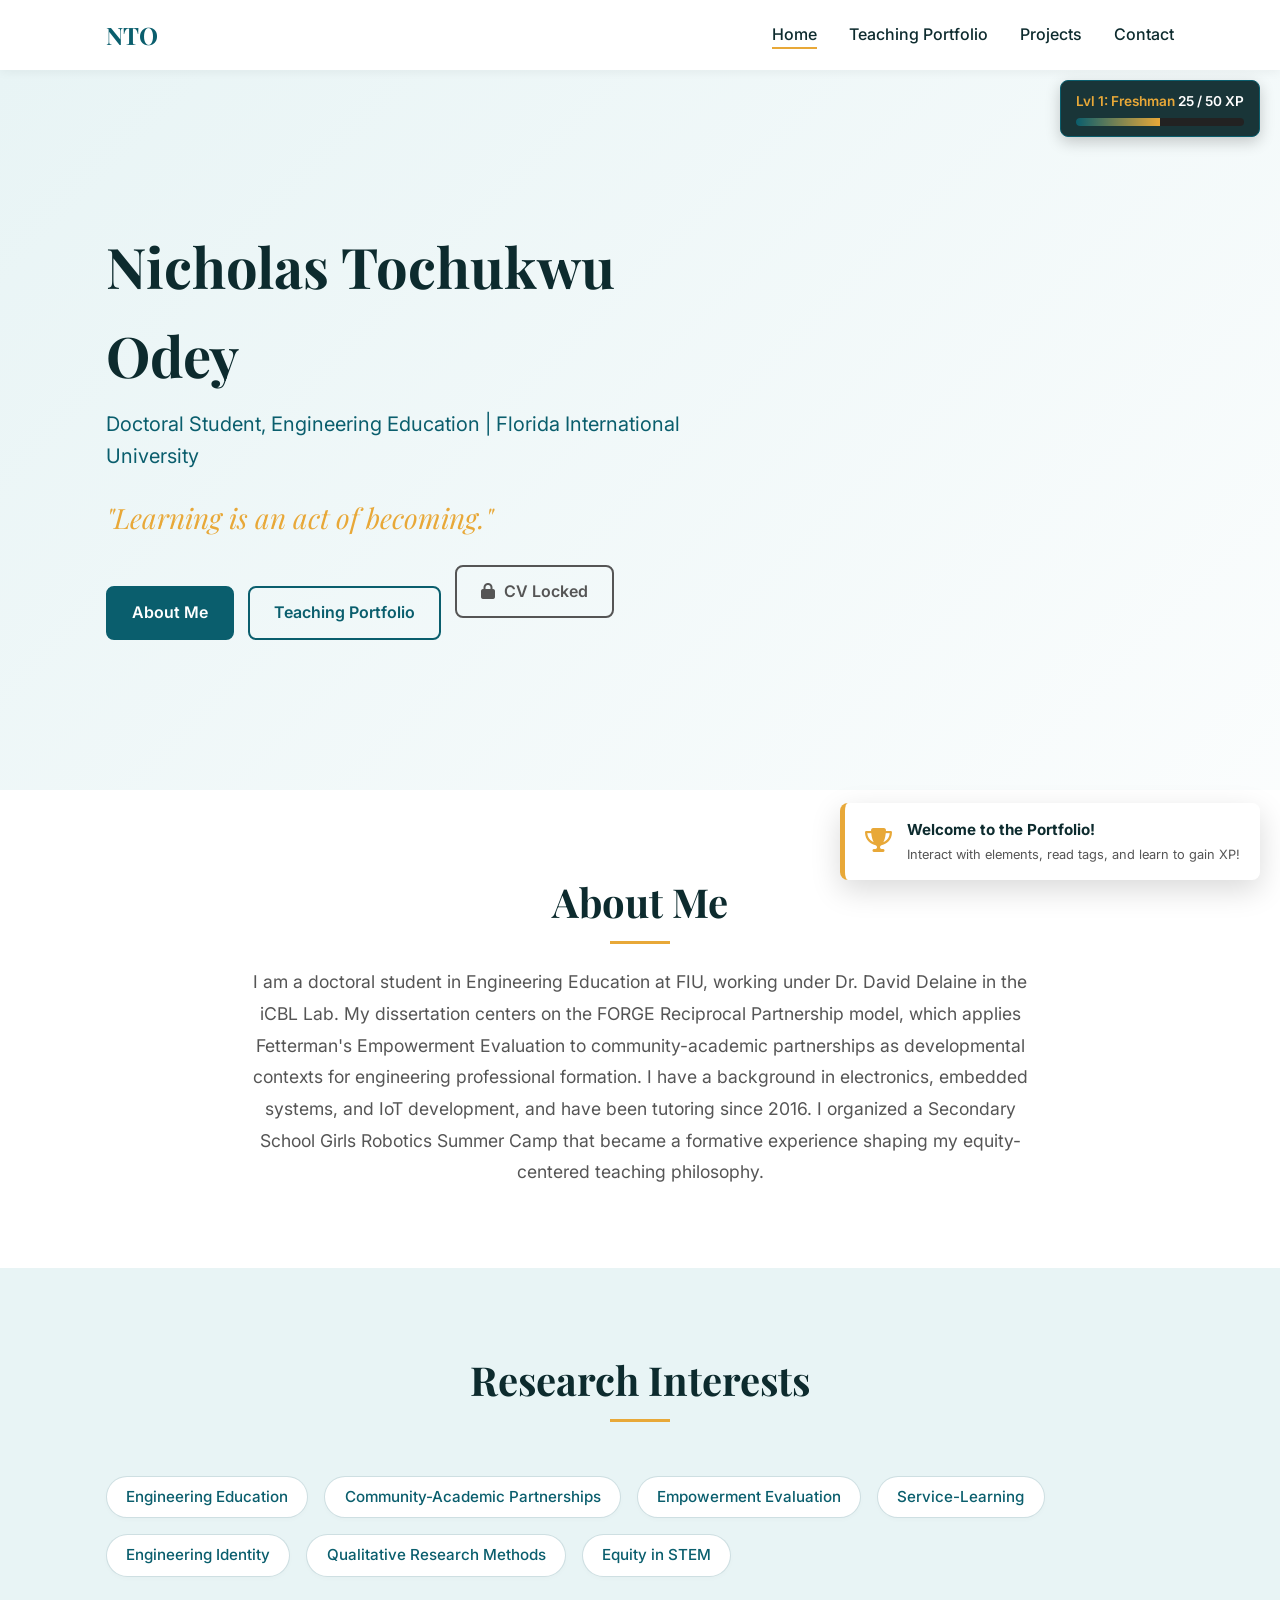
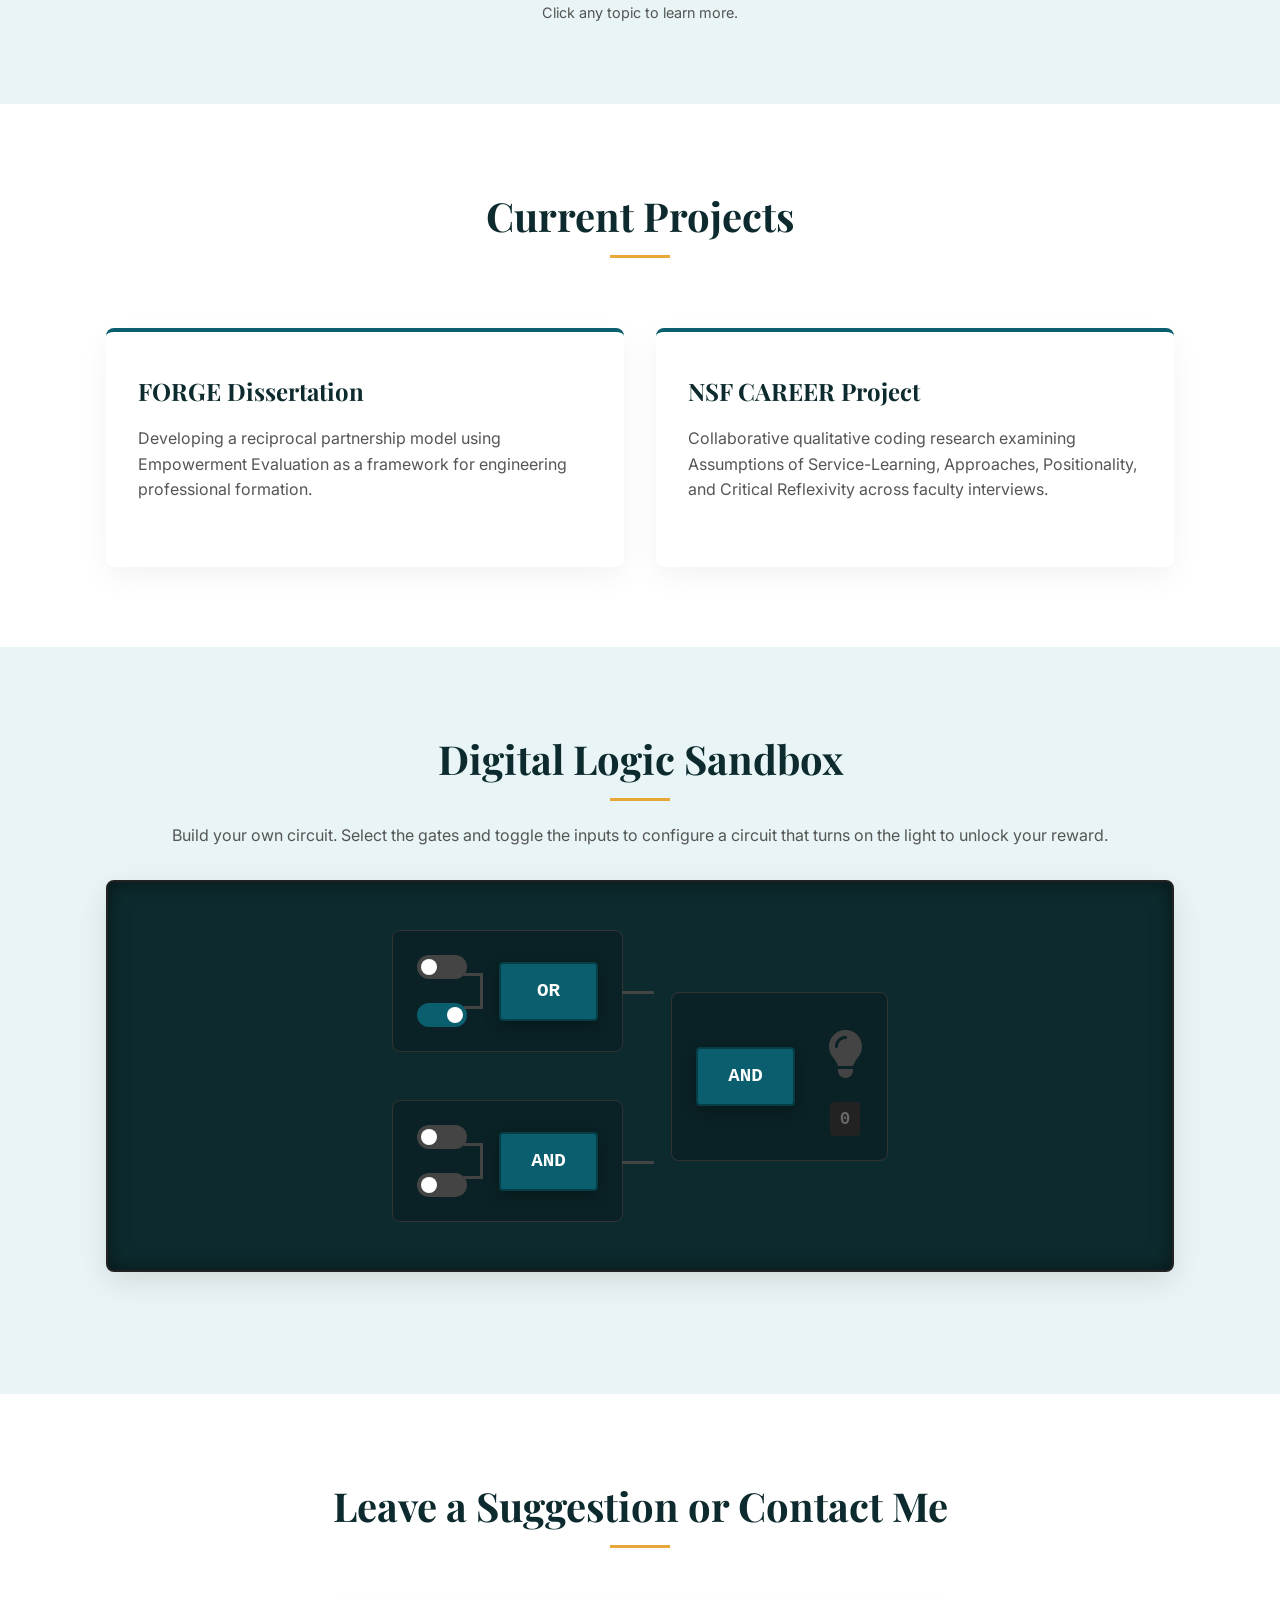
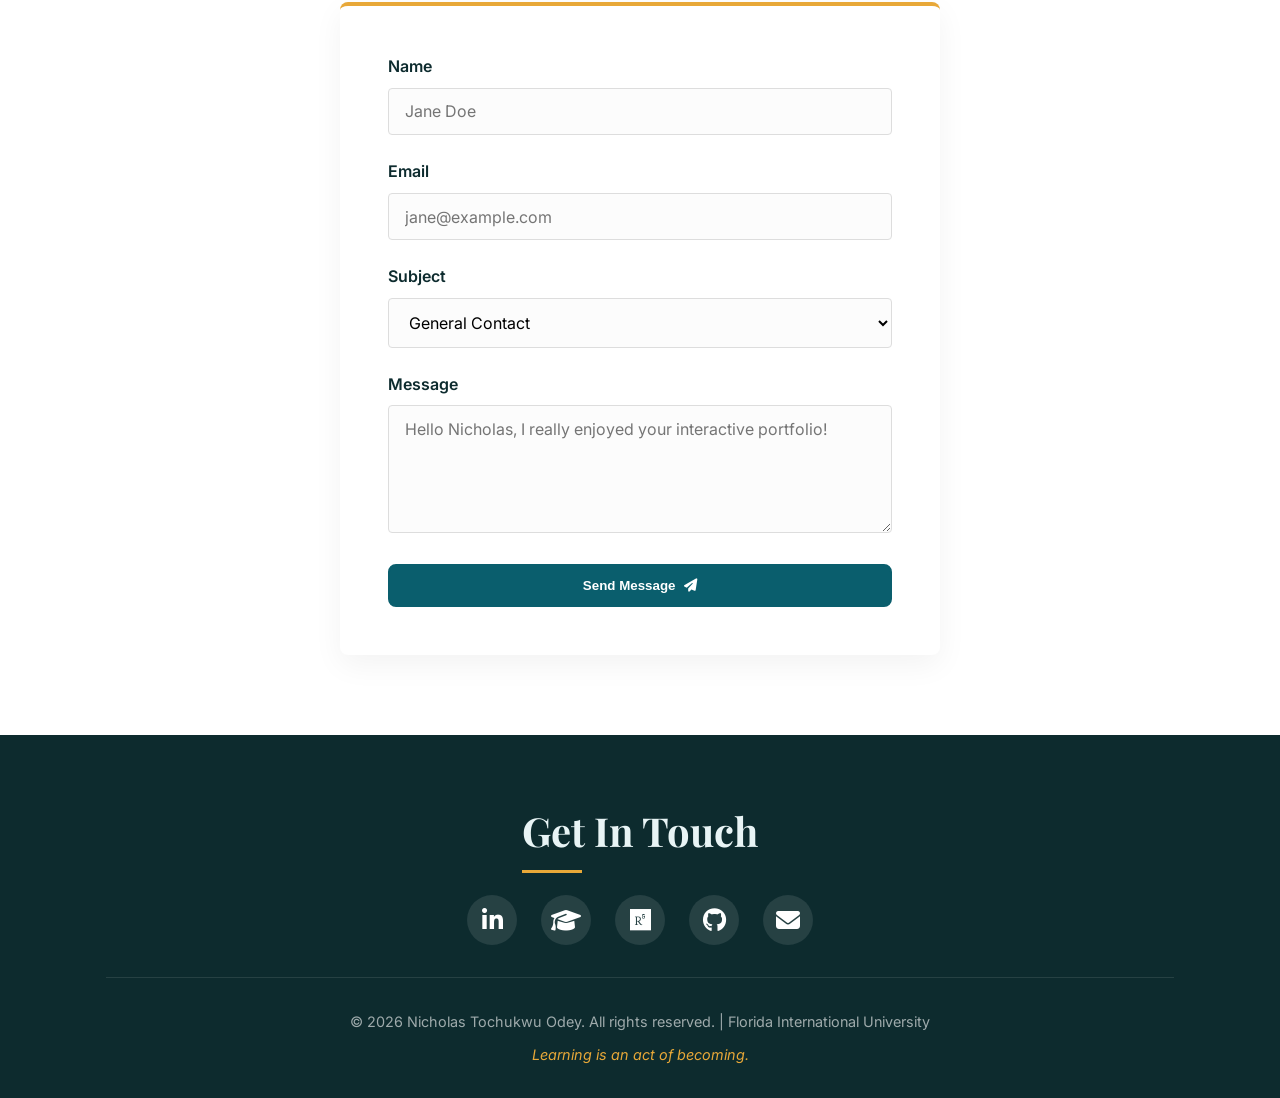
==== index.html @ 709182c9 "Rough Sketch" ====
<!DOCTYPE html>
<html lang="en">
<head>
    <meta charset="UTF-8">
    <meta name="viewport" content="width=device-width, initial-scale=1.0">
    <title>Nicholas Tochukwu Odey | Doctoral Student, Engineering Education</title>
    
    <!-- Google Fonts -->
    <link rel="preconnect" href="https://fonts.googleapis.com">
    <link rel="preconnect" href="https://fonts.gstatic.com" crossorigin>
    <link href="https://fonts.googleapis.com/css2?family=Inter:wght@400;500;600&family=Playfair+Display:ital,wght@0,600;0,700;1,600&display=swap" rel="stylesheet">
    
    <!-- Font Awesome -->
    <link rel="stylesheet" href="https://cdnjs.cloudflare.com/ajax/libs/font-awesome/6.4.0/css/all.min.css">
    
    <!-- Custom CSS -->
    <link rel="stylesheet" href="assets/css/style.css">
</head>
<body>
    <!-- Gamification HUD -->
    <div id="player-hud" class="player-hud">
        <div class="hud-info">
            <span class="hud-level" id="player-level">Lvl 1: Freshman</span>
            <span class="hud-xp"><span id="player-xp-text">0</span> / <span id="player-xp-max">100</span> XP</span>
        </div>
        <div class="xp-bar-container">
            <div class="xp-bar-fill" id="xp-bar"></div>
        </div>
    </div>

    <!-- Toast Notifications -->
    <div id="toast-container" class="toast-container"></div>
    
    <!-- Modal Dialog -->
    <div id="research-modal" class="modal">
        <div class="modal-content">
            <span class="modal-close">&times;</span>
            <h3 id="modal-title" style="color: var(--clr-primary); margin-bottom: 10px;">Title</h3>
            <p id="modal-desc" class="text-muted">Description</p>
        </div>
    </div>

    <!-- Navigation -->
    <nav class="navbar">
        <div class="container">
            <a href="index.html" class="navbar-brand">NTO</a>
            <button class="mobile-menu-btn"><i class="fas fa-bars"></i></button>
            <ul class="nav-links">
                <li><a href="index.html" class="active">Home</a></li>
                <li><a href="egs6055.html">Teaching Portfolio</a></li>
                <li><a href="#projects">Projects</a></li>
                <li><a href="#contact">Contact</a></li>
            </ul>
        </div>
    </nav>

    <!-- Hero Section -->
    <section id="home" class="hero" style="position: relative; overflow: hidden;">
        <div class="container" style="position: relative; z-index: 1;">
            <div class="hero-content">
                <div class="hero-text reveal">
                    <h1 class="hero-title">Nicholas Tochukwu Odey</h1>
                    <h2 class="hero-subtitle">Doctoral Student, Engineering Education | Florida International University</h2>
                    <p class="hero-tagline">"Learning is an act of becoming."</p>
                    <a href="#about" class="btn btn-xp-trigger">About Me</a>
                    <a href="egs6055.html" class="btn btn-outline btn-xp-trigger" style="margin-left: 10px;">Teaching Portfolio</a>
                    <a href="assets/docs/cv.pdf" id="cv-vault-btn" class="btn btn-outline locked-vault" style="margin-left: 10px;" target="_blank"><i class="fas fa-lock" id="cv-lock-icon" style="margin-right: 5px;"></i> CV Locked</a>
                </div>
                <div class="hero-image-container reveal" style="transition-delay: 0.2s;">
                    <img src="assets/images/profile.jpg" alt="Nicholas Tochukwu Odey Profile" class="hero-image cv-interaction" onerror="this.style.display='none';">
                </div>
            </div>
        </div>
    </section>

    <!-- About Me -->
    <section id="about" class="section section-alt">
        <div class="container text-center">
            <h2 class="section-title reveal">About Me</h2>
            <div style="display: flex; justify-content: center;">
                <p class="about-text reveal text-muted" style="transition-delay: 0.2s;">
                    I am a doctoral student in Engineering Education at FIU, working under Dr. David Delaine in the iCBL Lab. My dissertation centers on the FORGE Reciprocal Partnership model, which applies Fetterman's Empowerment Evaluation to community-academic partnerships as developmental contexts for engineering professional formation. I have a background in electronics, embedded systems, and IoT development, and have been tutoring since 2016. I organized a Secondary School Girls Robotics Summer Camp that became a formative experience shaping my equity-centered teaching philosophy.
                </p>
            </div>
        </div>
    </section>

    <!-- Research Interests -->
    <section id="research" class="section">
        <div class="container text-center">
            <h2 class="section-title reveal">Research Interests</h2>
            <div class="tags-container reveal" style="transition-delay: 0.2s;">
                <span class="tag tag-interactive btn-xp-trigger" data-title="Engineering Education" data-definition="The study of how engineering is taught, learned, and practiced, aiming to improve pedagogical methods and curriculum design in STEM.">Engineering Education</span>
                <span class="tag tag-interactive btn-xp-trigger" data-title="Community-Academic Partnerships" data-definition="Reciprocal relationships between academic institutions and local communities focused on co-creating knowledge and addressing community needs.">Community-Academic Partnerships</span>
                <span class="tag tag-interactive btn-xp-trigger" data-title="Empowerment Evaluation" data-definition="An evaluation approach designed to help communities monitor and evaluate their own performance, fostering self-determination.">Empowerment Evaluation</span>
                <span class="tag tag-interactive btn-xp-trigger" data-title="Service-Learning" data-definition="An educational approach that combines learning objectives with community service to provide a pragmatic, progressive learning experience.">Service-Learning</span>
                <span class="tag tag-interactive btn-xp-trigger" data-title="Engineering Identity" data-definition="How students and professionals see themselves and are seen by others as 'engineers', which is crucial for retention and equity in the field.">Engineering Identity</span>
                <span class="tag tag-interactive btn-xp-trigger" data-title="Qualitative Research Methods" data-definition="Research methods reliant on non-numerical data like text and interviews, emphasizing lived experiences and meaning-making.">Qualitative Research Methods</span>
                <span class="tag tag-interactive btn-xp-trigger" data-title="Equity in STEM" data-definition="Actively identifying and dismantling systemic barriers to ensure fair access and participation in science, technology, engineering, and math for all individuals.">Equity in STEM</span>
            </div>
            <p class="text-muted" style="margin-top: 1.5rem; font-size: 0.9rem;">Click any topic to learn more.</p>
        </div>
    </section>

    <!-- Current Projects -->
    <section id="projects" class="section section-alt">
        <div class="container">
            <div class="text-center">
                <h2 class="section-title reveal">Current Projects</h2>
            </div>
            <div class="cards-grid">
                <!-- Project 1 -->
                <div class="card reveal" style="transition-delay: 0.2s;">
                    <div class="card-body">
                        <h3 class="card-title">FORGE Dissertation</h3>
                        <p class="text-muted">Developing a reciprocal partnership model using Empowerment Evaluation as a framework for engineering professional formation.</p>
                    </div>
                </div>
                
                <!-- Project 2 -->
                <div class="card reveal" style="transition-delay: 0.4s;">
                    <div class="card-body">
                        <h3 class="card-title">NSF CAREER Project</h3>
                        <p class="text-muted">Collaborative qualitative coding research examining Assumptions of Service-Learning, Approaches, Positionality, and Critical Reflexivity across faculty interviews.</p>
                    </div>
                </div>
            </div>
        </div>
    </section>

    <!-- Digital Logic Sandbox -->
    <section id="fun-lab" class="section">
        <div class="container text-center">
            <h2 class="section-title reveal">Digital Logic Sandbox</h2>
            <p class="reveal text-muted" style="margin-bottom: 2rem;">Build your own circuit. Select the gates and toggle the inputs to configure a circuit that turns on the light to unlock your reward.</p>
            
            <div class="lab-container sandbox-container reveal">
                <div class="circuit-board-sandbox">
                    <!-- Layer 1 -->
                    <div class="sandbox-layer">
                        <div class="sandbox-group">
                            <div class="sandbox-inputs">
                                <label class="switch"><input type="checkbox" class="sb-input" id="sb-in1"><span class="slider round"></span></label>
                                <label class="switch"><input type="checkbox" class="sb-input" id="sb-in2" checked><span class="slider round"></span></label>
                            </div>
                            <div class="sandbox-gate">
                                <select id="sb-gateA" class="gate-selector">
                                    <option value="AND">AND</option>
                                    <option value="OR" selected>OR</option>
                                    <option value="XOR">XOR</option>
                                    <option value="NAND">NAND</option>
                                    <option value="NOR">NOR</option>
                                </select>
                            </div>
                        </div>
                        <div class="sandbox-group">
                            <div class="sandbox-inputs">
                                <label class="switch"><input type="checkbox" class="sb-input" id="sb-in3"><span class="slider round"></span></label>
                                <label class="switch"><input type="checkbox" class="sb-input" id="sb-in4"><span class="slider round"></span></label>
                            </div>
                            <div class="sandbox-gate">
                                <select id="sb-gateB" class="gate-selector">
                                    <option value="AND" selected>AND</option>
                                    <option value="OR">OR</option>
                                    <option value="XOR">XOR</option>
                                    <option value="NAND">NAND</option>
                                    <option value="NOR">NOR</option>
                                </select>
                            </div>
                        </div>
                    </div>

                    <!-- Layer 2 -->
                    <div class="sandbox-layer final-layer">
                        <div class="sandbox-group final-group">
                            <div class="sandbox-gate final-gate-container">
                                <select id="sb-gateC" class="gate-selector final-gate">
                                    <option value="AND" selected>AND</option>
                                    <option value="OR">OR</option>
                                    <option value="XOR">XOR</option>
                                    <option value="NAND">NAND</option>
                                    <option value="NOR">NOR</option>
                                </select>
                            </div>
                            <div class="sandbox-output">
                                <div class="lightbulb" id="sandbox-lightbulb"><i class="fas fa-lightbulb"></i></div>
                                <span class="state-label" id="sb-stateOut">0</span>
                            </div>
                        </div>
                    </div>
                </div>
            </div>
            <p id="sb-success" class="text-muted" style="margin-top: 1rem; opacity: 0; transition: opacity 0.3s; color: var(--clr-accent); font-weight: bold;">Circuit active! Vault unlocked.</p>
        </div>
    </section>

    <!-- Contact / Suggestion Form -->
    <section id="contact-form" class="section section-alt">
        <div class="container">
            <div class="text-center">
                <h2 class="section-title reveal">Leave a Suggestion or Contact Me</h2>
            </div>
            
            <div class="form-container reveal" style="max-width: 600px; margin: 0 auto; margin-top: 2rem;">
                <!-- Replace the action URL with your actual Formspree endpoint -->
                <form action="https://formspree.io/f/your_formspree_id_here" method="POST" class="contact-form">
                    <div class="form-group">
                        <label for="name">Name</label>
                        <input type="text" id="name" name="name" required placeholder="Jane Doe">
                    </div>
                    
                    <div class="form-group">
                        <label for="email">Email</label>
                        <input type="email" id="email" name="email" required placeholder="jane@example.com">
                    </div>
                    
                    <div class="form-group">
                        <label for="subject">Subject</label>
                        <select id="subject" name="subject">
                            <option value="General Contact">General Contact</option>
                            <option value="Research Collaboration">Research Collaboration</option>
                            <option value="Suggestion">Website Suggestion / Feedback</option>
                        </select>
                    </div>
                    
                    <div class="form-group">
                        <label for="message">Message</label>
                        <textarea id="message" name="message" rows="5" required placeholder="Hello Nicholas, I really enjoyed your interactive portfolio!"></textarea>
                    </div>
                    
                    <button type="submit" class="btn" style="width: 100%;">Send Message <i class="fas fa-paper-plane" style="margin-left: 5px;"></i></button>
                </form>
            </div>
        </div>
    </section>

    <!-- Socials / Contact & Footer -->
    <footer id="contact" class="footer">
        <div class="container">
            <h2 class="section-title reveal" style="color: var(--clr-light); margin-bottom: 2rem;">Get In Touch</h2>
            <div class="social-links reveal" style="transition-delay: 0.2s;">
                <a href="#" aria-label="LinkedIn"><i class="fab fa-linkedin-in"></i></a>
                <a href="#" aria-label="Google Scholar"><i class="fas fa-graduation-cap"></i></a>
                <a href="#" aria-label="ResearchGate"><i class="fab fa-researchgate"></i></a>
                <a href="#" aria-label="GitHub"><i class="fab fa-github"></i></a>
                <a href="#" aria-label="Email"><i class="fas fa-envelope"></i></a>
            </div>
            <div class="footer-copy reveal" style="transition-delay: 0.4s;">
                <p>&copy; 2026 Nicholas Tochukwu Odey. All rights reserved. | Florida International University</p>
                <p style="margin-top: 10px; font-style: italic; color: var(--clr-accent);">Learning is an act of becoming.</p>
            </div>
        </div>
    </footer>

    <!-- Gamification Libraries -->
    <script src="https://cdn.jsdelivr.net/npm/canvas-confetti@1.6.0/dist/confetti.browser.min.js"></script>
    <script src="assets/js/main.js?v=3"></script>
    <script src="assets/js/game.js?v=3"></script>
</body>
</html>
---- assets/css/style.css ----
:root {
    /* Color Palette */
    --clr-primary: #0A5E6D; /* Deep teal */
    --clr-accent: #E8A838; /* Warm gold */
    --clr-dark: #0D2B2E; /* Dark teal/navy */
    --clr-light: #E8F4F5; /* Light ice/teal */
    --clr-white: #FFFFFF;
    --clr-text-main: #333333;
    --clr-text-muted: #555555;
    
    /* Typography */
    --font-heading: 'Playfair Display', serif;
    --font-body: 'Inter', sans-serif;
    
    /* Layout */
    --max-width: 1100px;
    --border-radius: 8px;
    --transition: all 0.3s ease;
}

/* Reset & Base Styles */
* {
    margin: 0;
    padding: 0;
    box-sizing: border-box;
}

html {
    scroll-behavior: smooth;
}

body {
    font-family: var(--font-body);
    font-size: 16px;
    line-height: 1.6;
    color: var(--clr-text-main);
    background-color: var(--clr-light);
    overflow-x: hidden;
}

h1, h2, h3, h4, h5, h6 {
    font-family: var(--font-heading);
    color: var(--clr-dark);
    margin-bottom: 1rem;
    font-weight: 700;
}

a {
    color: var(--clr-primary);
    text-decoration: none;
    transition: var(--transition);
}

a:hover {
    color: var(--clr-accent);
}

img {
    max-width: 100%;
    height: auto;
    display: block;
}

.container {
    width: 90%;
    max-width: var(--max-width);
    margin: 0 auto;
    padding: 0 1rem;
}

/* Typography Utility */
.section-title {
    font-size: 2.5rem;
    margin-bottom: 2rem;
    position: relative;
    display: inline-block;
}

.section-title::after {
    content: '';
    position: absolute;
    bottom: -10px;
    left: 0;
    width: 60px;
    height: 3px;
    background-color: var(--clr-accent);
}

.text-center {
    text-align: center;
}

.text-center .section-title::after {
    left: 50%;
    transform: translateX(-50%);
}

.text-muted {
    color: var(--clr-text-muted);
}

/* Buttons */
.btn {
    display: inline-block;
    padding: 0.75rem 1.5rem;
    background-color: var(--clr-primary);
    color: var(--clr-white);
    font-weight: 600;
    border-radius: var(--border-radius);
    text-decoration: none;
    transition: var(--transition);
    border: 2px solid var(--clr-primary);
    cursor: pointer;
}

.btn:hover {
    background-color: var(--clr-dark);
    border-color: var(--clr-dark);
    color: var(--clr-white);
}

.btn-outline {
    background-color: transparent;
    color: var(--clr-primary);
}

.btn-outline:hover {
    background-color: var(--clr-primary);
    color: var(--clr-white);
}

/* Navigation */
.navbar {
    background-color: var(--clr-white);
    box-shadow: 0 2px 10px rgba(0,0,0,0.05);
    position: sticky;
    top: 0;
    z-index: 1000;
    padding: 1rem 0;
}

.navbar .container {
    display: flex;
    justify-content: space-between;
    align-items: center;
}

.navbar-brand {
    font-family: var(--font-heading);
    font-size: 1.5rem;
    font-weight: 700;
    color: var(--clr-primary);
    text-decoration: none;
}

.nav-links {
    list-style: none;
    display: flex;
    gap: 2rem;
}

.nav-links a {
    color: var(--clr-dark);
    font-weight: 500;
    position: relative;
}

.nav-links a::after {
    content: '';
    position: absolute;
    bottom: -5px;
    left: 0;
    width: 0;
    height: 2px;
    background-color: var(--clr-accent);
    transition: var(--transition);
}

.nav-links a:hover::after,
.nav-links a.active::after {
    width: 100%;
}

.mobile-menu-btn {
    display: none;
    background: none;
    border: none;
    font-size: 1.5rem;
    color: var(--clr-dark);
    cursor: pointer;
}

/* Hero Section */
.hero {
    padding: 6rem 0;
    background: linear-gradient(135deg, var(--clr-light) 0%, rgba(255,255,255,0.8) 100%);
    min-height: 80vh;
    display: flex;
    align-items: center;
}

.hero-content {
    display: flex;
    align-items: center;
    gap: 4rem;
}

.hero-text {
    flex: 1;
}

.hero-title {
    font-size: 3.5rem;
    color: var(--clr-dark);
    margin-bottom: 0.5rem;
}

.hero-subtitle {
    font-size: 1.25rem;
    font-family: var(--font-body);
    font-weight: 400;
    color: var(--clr-primary);
    margin-bottom: 1.5rem;
}

.hero-tagline {
    font-family: var(--font-heading);
    font-size: 1.75rem;
    font-style: italic;
    color: var(--clr-accent);
    margin-bottom: 1.5rem;
}

.hero-image-container {
    flex: 0 0 350px;
    position: relative;
}

.hero-image {
    width: 350px;
    height: 350px;
    border-radius: 50%;
    object-fit: cover;
    border: 5px solid var(--clr-white);
    box-shadow: 0 20px 40px rgba(10, 94, 109, 0.15);
    background-color: var(--clr-primary);
    display: flex;
    justify-content: center;
    align-items: center;
    overflow: hidden;
}

/* Fallback initials if image fails */
.hero-image::before {
    content: 'NTO';
    font-family: var(--font-heading);
    font-size: 5rem;
    color: var(--clr-white);
    position: absolute;
    z-index: -1;
}


/* Sections Common */
.section {
    padding: 5rem 0;
}

.section-alt {
    background-color: var(--clr-white);
}

/* About Me */
.about-text {
    font-size: 1.1rem;
    max-width: 800px;
    line-height: 1.8;
}

/* Research Interests / Tags */
.tags-container {
    display: flex;
    flex-wrap: wrap;
    gap: 1rem;
    margin-top: 2rem;
}

.tag {
    background-color: var(--clr-white);
    color: var(--clr-primary);
    padding: 0.5rem 1.2rem;
    border-radius: 50px;
    font-size: 0.95rem;
    font-weight: 500;
    border: 1px solid rgba(10, 94, 109, 0.2);
    box-shadow: 0 2px 5px rgba(0,0,0,0.02);
    transition: var(--transition);
}

.tag:hover {
    background-color: var(--clr-primary);
    color: var(--clr-white);
    transform: translateY(-2px);
    box-shadow: 0 5px 15px rgba(10, 94, 109, 0.1);
}

/* Cards (Projects, Response Papers, Handouts) */
.cards-grid {
    display: grid;
    grid-template-columns: repeat(auto-fit, minmax(320px, 1fr));
    gap: 2rem;
    margin-top: 3rem;
}

.card {
    background-color: var(--clr-white);
    border-radius: var(--border-radius);
    padding: 2.5rem 2rem;
    box-shadow: 0 10px 30px rgba(0,0,0,0.05);
    transition: var(--transition);
    border-top: 4px solid var(--clr-primary);
    height: 100%;
    display: flex;
    flex-direction: column;
}

.card:hover {
    transform: translateY(-10px);
    box-shadow: 0 15px 40px rgba(0,0,0,0.08);
}

.card-title {
    font-size: 1.5rem;
    color: var(--clr-dark);
    margin-bottom: 1rem;
}

.card-body {
    flex-grow: 1;
    margin-bottom: 1.5rem;
}

.card .btn {
    align-self: flex-start;
}

/* EGS 6055 Specific */
.page-header {
    background-color: var(--clr-dark);
    color: var(--clr-white);
    padding: 6rem 0 4rem;
    text-align: center;
}

.page-header h1 {
    color: var(--clr-white);
}

.page-header .framing-statement {
    font-family: var(--font-heading);
    font-size: 1.5rem;
    font-style: italic;
    color: var(--clr-accent);
    max-width: 800px;
    margin: 2rem auto 0;
    line-height: 1.6;
}

.theory-section {
    background-color: var(--clr-white);
    padding: 4rem;
    border-radius: var(--border-radius);
    box-shadow: 0 10px 40px rgba(0,0,0,0.05);
    margin-bottom: 4rem;
    border-left: 5px solid var(--clr-accent);
}

.theory-text {
    font-size: 1.15rem;
    line-height: 1.8;
    color: var(--clr-dark);
    font-style: italic;
    margin-bottom: 2rem;
}

/* Teaching Demo Slides Grid */
.slides-grid {
    display: grid;
    grid-template-columns: repeat(auto-fill, minmax(200px, 1fr));
    gap: 1.5rem;
    margin: 2rem 0;
}

.slide-thumbnail {
    background-color: #f0f0f0;
    border-radius: 4px;
    aspect-ratio: 16/9;
    display: flex;
    align-items: center;
    justify-content: center;
    color: #999;
    font-weight: bold;
    font-size: 1.2rem;
    border: 1px solid #ddd;
    transition: var(--transition);
}

.slide-thumbnail:hover {
    transform: scale(1.05);
    box-shadow: 0 5px 15px rgba(0,0,0,0.1);
}

/* Reflection Box */
.reflection-box {
    background-color: rgba(10, 94, 109, 0.05);
    border: 1px solid rgba(10, 94, 109, 0.2);
    border-radius: var(--border-radius);
    padding: 3rem;
    position: relative;
}

.reflection-box::before {
    content: '"';
    font-family: var(--font-heading);
    font-size: 6rem;
    color: rgba(232, 168, 56, 0.3); /* Accent color transparent */
    position: absolute;
    top: -10px;
    left: 20px;
    line-height: 1;
}

.reflection-text {
    font-family: var(--font-heading);
    font-size: 1.5rem;
    line-height: 1.6;
    color: var(--clr-dark);
    position: relative;
    z-index: 1;
}

/* Footer / Contact */
.footer {
    background-color: var(--clr-dark);
    color: var(--clr-light);
    padding: 4rem 0 2rem;
    text-align: center;
}

.social-links {
    display: flex;
    justify-content: center;
    gap: 1.5rem;
    margin-bottom: 2rem;
}

.social-links a {
    display: inline-flex;
    align-items: center;
    justify-content: center;
    width: 50px;
    height: 50px;
    background-color: rgba(255,255,255,0.1);
    color: var(--clr-white);
    border-radius: 50%;
    font-size: 1.5rem;
    transition: var(--transition);
}

.social-links a:hover {
    background-color: var(--clr-accent);
    transform: translateY(-5px);
}

.footer-copy {
    border-top: 1px solid rgba(255,255,255,0.1);
    padding-top: 2rem;
    color: rgba(255,255,255,0.6);
    font-size: 0.9rem;
}

/* Form Styles */
.form-container {
    background-color: var(--clr-white);
    padding: 3rem;
    border-radius: var(--border-radius);
    box-shadow: 0 10px 30px rgba(0,0,0,0.05);
    border-top: 4px solid var(--clr-accent);
}

.form-group {
    margin-bottom: 1.5rem;
    text-align: left;
}

.form-group label {
    display: block;
    margin-bottom: 0.5rem;
    font-weight: 600;
    color: var(--clr-dark);
}

.form-group input,
.form-group select,
.form-group textarea {
    width: 100%;
    padding: 0.8rem 1rem;
    border: 1px solid #ddd;
    border-radius: 4px;
    font-family: var(--font-body);
    font-size: 1rem;
    background-color: #fcfcfc;
    transition: var(--transition);
}

.form-group input:focus,
.form-group select:focus,
.form-group textarea:focus {
    outline: none;
    border-color: var(--clr-primary);
    box-shadow: 0 0 0 3px rgba(10, 94, 109, 0.1);
}

/* Modal Dialog Styles */
.modal {
    display: none;
    position: fixed;
    z-index: 2000;
    left: 0;
    top: 0;
    width: 100%;
    height: 100%;
    background-color: rgba(0,0,0,0.5);
    backdrop-filter: blur(4px);
    opacity: 0;
    transition: opacity 0.3s ease;
}

.modal.show {
    display: flex;
    align-items: center;
    justify-content: center;
    opacity: 1;
}

.modal-content {
    background-color: var(--clr-white);
    padding: 2.5rem;
    border-radius: var(--border-radius);
    max-width: 500px;
    width: 90%;
    position: relative;
    border-top: 5px solid var(--clr-primary);
    box-shadow: 0 15px 40px rgba(0,0,0,0.2);
    transform: translateY(20px);
    transition: transform 0.3s ease;
}

.modal.show .modal-content {
    transform: translateY(0);
}

.modal-close {
    position: absolute;
    top: 15px;
    right: 20px;
    font-size: 1.5rem;
    font-weight: bold;
    color: var(--clr-text-muted);
    cursor: pointer;
    transition: var(--transition);
}

.modal-close:hover {
    color: var(--clr-accent);
}

.tag-interactive {
    cursor: pointer;
    user-select: none;
}

/* Digital Logic Sandbox */
.sandbox-container {
    background-color: var(--clr-dark);
    padding: 3rem;
    border-radius: var(--border-radius);
    box-shadow: inset 0 0 20px rgba(0,0,0,0.5), 0 10px 30px rgba(0,0,0,0.1);
    border: 2px solid #222;
    overflow-x: auto;
}

.circuit-board-sandbox {
    display: flex;
    justify-content: center;
    align-items: center;
    gap: 3rem;
    color: var(--clr-white);
    min-width: 600px;
}

.sandbox-layer {
    display: flex;
    flex-direction: column;
    gap: 3rem;
    position: relative;
}

.sandbox-group {
    display: flex;
    align-items: center;
    gap: 2rem;
    background: rgba(0,0,0,0.2);
    padding: 1.5rem;
    border-radius: var(--border-radius);
    border: 1px solid #333;
    position: relative;
}

/* Connecting Lines */
.sandbox-group::after {
    content: '';
    position: absolute;
    right: -2rem;
    top: 50%;
    width: 2rem;
    height: 3px;
    background-color: #444;
}

.final-layer .sandbox-group::after {
    display: none;
}

.sandbox-inputs {
    display: flex;
    flex-direction: column;
    gap: 1.5rem;
    position: relative;
}

/* Connect inputs to gate visually */
.sandbox-inputs::after {
    content: '';
    position: absolute;
    right: -1rem;
    top: 25%;
    bottom: 25%;
    width: 1rem;
    border-right: 3px solid #444;
    border-top: 3px solid #444;
    border-bottom: 3px solid #444;
}

.sandbox-gate {
    position: relative;
    z-index: 1;
}

.gate-selector {
    background-color: var(--clr-primary);
    color: white;
    border: 2px solid #063d47;
    padding: 1rem 1.5rem;
    border-radius: 4px;
    font-family: monospace;
    font-weight: bold;
    font-size: 1.2rem;
    cursor: pointer;
    outline: none;
    box-shadow: 0 5px 15px rgba(0,0,0,0.3);
    appearance: none;
    text-align: center;
}

.gate-selector:focus {
    border-color: var(--clr-accent);
}

.sandbox-output {
    display: flex;
    flex-direction: column;
    align-items: center;
    gap: 0.5rem;
}

.lightbulb {
    font-size: 3rem;
    color: #444;
    transition: all 0.3s;
    text-shadow: none;
}

.lightbulb.on {
    color: var(--clr-accent);
    text-shadow: 0 0 20px var(--clr-accent), 0 0 40px var(--clr-accent);
}

.state-label {
    font-family: monospace;
    font-weight: bold;
    color: #666;
    background: #222;
    padding: 0.2rem 0.6rem;
    border-radius: 4px;
    font-size: 1.1rem;
}

.state-label.active {
    color: var(--clr-accent);
    text-shadow: 0 0 5px var(--clr-accent);
}

/* Toggle Switch CSS */
.switch {
  position: relative;
  display: inline-block;
  width: 50px;
  height: 24px;
}
.switch input { 
  opacity: 0;
  width: 0;
  height: 0;
}
.slider {
  position: absolute;
  cursor: pointer;
  top: 0;
  left: 0;
  right: 0;
  bottom: 0;
  background-color: #444;
  transition: .4s;
}
.slider:before {
  position: absolute;
  content: "";
  height: 16px;
  width: 16px;
  left: 4px;
  bottom: 4px;
  background-color: white;
  transition: .4s;
}
input:checked + .slider {
  background-color: var(--clr-primary);
}
input:focus + .slider {
  box-shadow: 0 0 1px var(--clr-primary);
}
input:checked + .slider:before {
  transform: translateX(26px);
}
.slider.round {
  border-radius: 24px;
}
.slider.round:before {
  border-radius: 50%;
}


/* Gamification UI */
.player-hud {
    position: fixed;
    top: 80px;
    right: 20px;
    background: rgba(13, 43, 46, 0.95);
    backdrop-filter: blur(5px);
    color: var(--clr-white);
    padding: 10px 15px;
    border-radius: 8px;
    border: 1px solid var(--clr-primary);
    z-index: 1000;
    box-shadow: 0 5px 15px rgba(0,0,0,0.2);
    min-width: 200px;
    pointer-events: none;
    transition: transform 0.3s ease;
}

.player-hud.level-up {
    animation: pulseXP 0.5s ease-in-out;
}

@keyframes pulseXP {
    0% { transform: scale(1); }
    50% { transform: scale(1.1); box-shadow: 0 0 20px var(--clr-accent); border-color: var(--clr-accent); }
    100% { transform: scale(1); }
}

.hud-info {
    display: flex;
    justify-content: space-between;
    font-size: 0.85rem;
    font-weight: 600;
    margin-bottom: 5px;
}

.hud-level {
    color: var(--clr-accent);
}

.xp-bar-container {
    width: 100%;
    height: 8px;
    background: #222;
    border-radius: 4px;
    overflow: hidden;
}

.xp-bar-fill {
    height: 100%;
    background: linear-gradient(90deg, var(--clr-primary), var(--clr-accent));
    width: 0%;
    transition: width 0.5s ease-out;
}

/* Toast Notifications */
.toast-container {
    position: fixed;
    bottom: 20px;
    right: 20px;
    z-index: 1001;
    display: flex;
    flex-direction: column;
    gap: 10px;
    pointer-events: none;
}

.toast {
    background: var(--clr-white);
    color: var(--clr-dark);
    padding: 15px 20px;
    border-radius: 8px;
    box-shadow: 0 10px 30px rgba(0,0,0,0.15);
    border-left: 5px solid var(--clr-accent);
    display: flex;
    align-items: center;
    gap: 15px;
    transform: translateX(120%);
    transition: transform 0.4s cubic-bezier(0.175, 0.885, 0.32, 1.275);
}

.toast.show {
    transform: translateX(0);
}

.toast-icon {
    font-size: 1.5rem;
    color: var(--clr-accent);
}

.toast-text h4 {
    margin: 0 0 2px 0;
    font-size: 0.95rem;
    font-family: var(--font-body);
}

.toast-text p {
    margin: 0;
    font-size: 0.8rem;
    color: var(--clr-text-muted);
}

/* Locked Vault button */
.locked-vault {
    background-color: transparent !important;
    color: var(--clr-text-muted) !important;
    border-color: var(--clr-text-muted) !important;
    cursor: not-allowed;
    position: relative;
    overflow: hidden;
}

.locked-vault::after {
    content: '';
    position: absolute;
    top: 0; left: -100%;
    width: 50%; height: 100%;
    background: linear-gradient(90deg, transparent, rgba(255,255,255,0.2), transparent);
    animation: shine 3s infinite linear;
}

.unlocked-vault {
    background-color: var(--clr-primary) !important;
    color: var(--clr-white) !important;
    border-color: var(--clr-primary) !important;
    cursor: pointer;
    box-shadow: 0 0 15px var(--clr-accent);
    animation: pulseXP 1s;
}

@keyframes shine {
    0% { left: -100%; }
    20% { left: 200%; }
    100% { left: 200%; }
}



/* Scroll Animations */
.reveal {
    opacity: 0;
    transform: translateY(30px);
    transition: all 0.8s ease-out;
}

.reveal.active {
    opacity: 1;
    transform: translateY(0);
}

/* Responsive Design */
@media (max-width: 992px) {
    .hero-content {
        flex-direction: column-reverse;
        text-align: center;
        gap: 2rem;
    }
    
    .hero-image {
        width: 250px;
        height: 250px;
    }
    
    .text-center .section-title::after {
        left: 50%;
    }
    
    .section-title::after {
        left: 50%;
        transform: translateX(-50%);
    }
    
    .about-text, .section-title {
        text-align: center;
    }
    
    .tags-container {
        justify-content: center;
    }
}

@media (max-width: 768px) {
    .nav-links {
        display: none;
        position: absolute;
        top: 100%;
        left: 0;
        width: 100%;
        background-color: var(--clr-white);
        flex-direction: column;
        padding: 1rem 0;
        box-shadow: 0 10px 10px rgba(0,0,0,0.05);
        gap: 0;
    }
    
    .nav-links.show {
        display: flex;
    }
    
    .nav-links li {
        text-align: center;
    }
    
    .nav-links a {
        display: block;
        padding: 1rem;
    }
    
    .mobile-menu-btn {
        display: block;
    }
    
    .hero-title {
        font-size: 2.5rem;
    }
    
    .hero-tagline, .page-header .framing-statement, .reflection-text {
        font-size: 1.25rem;
    }
    
    .theory-section {
        padding: 2rem;
    }
}
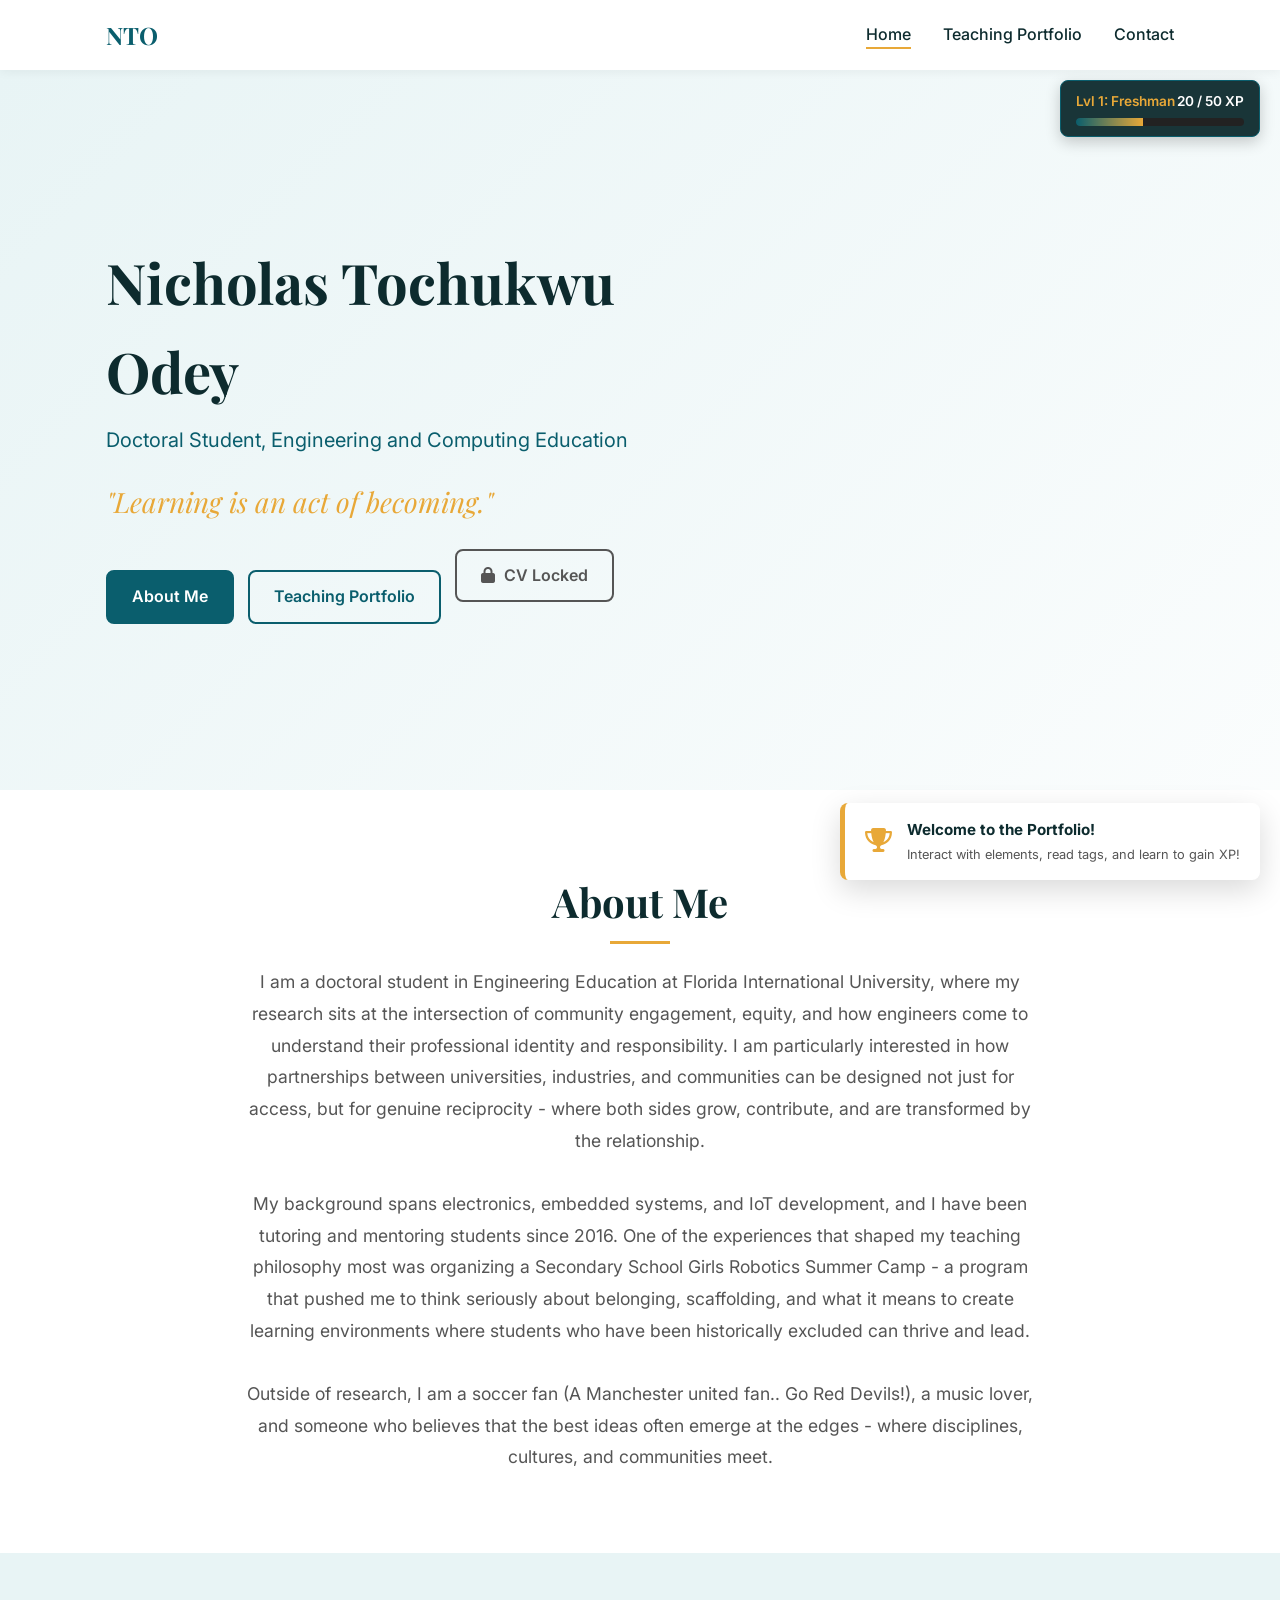
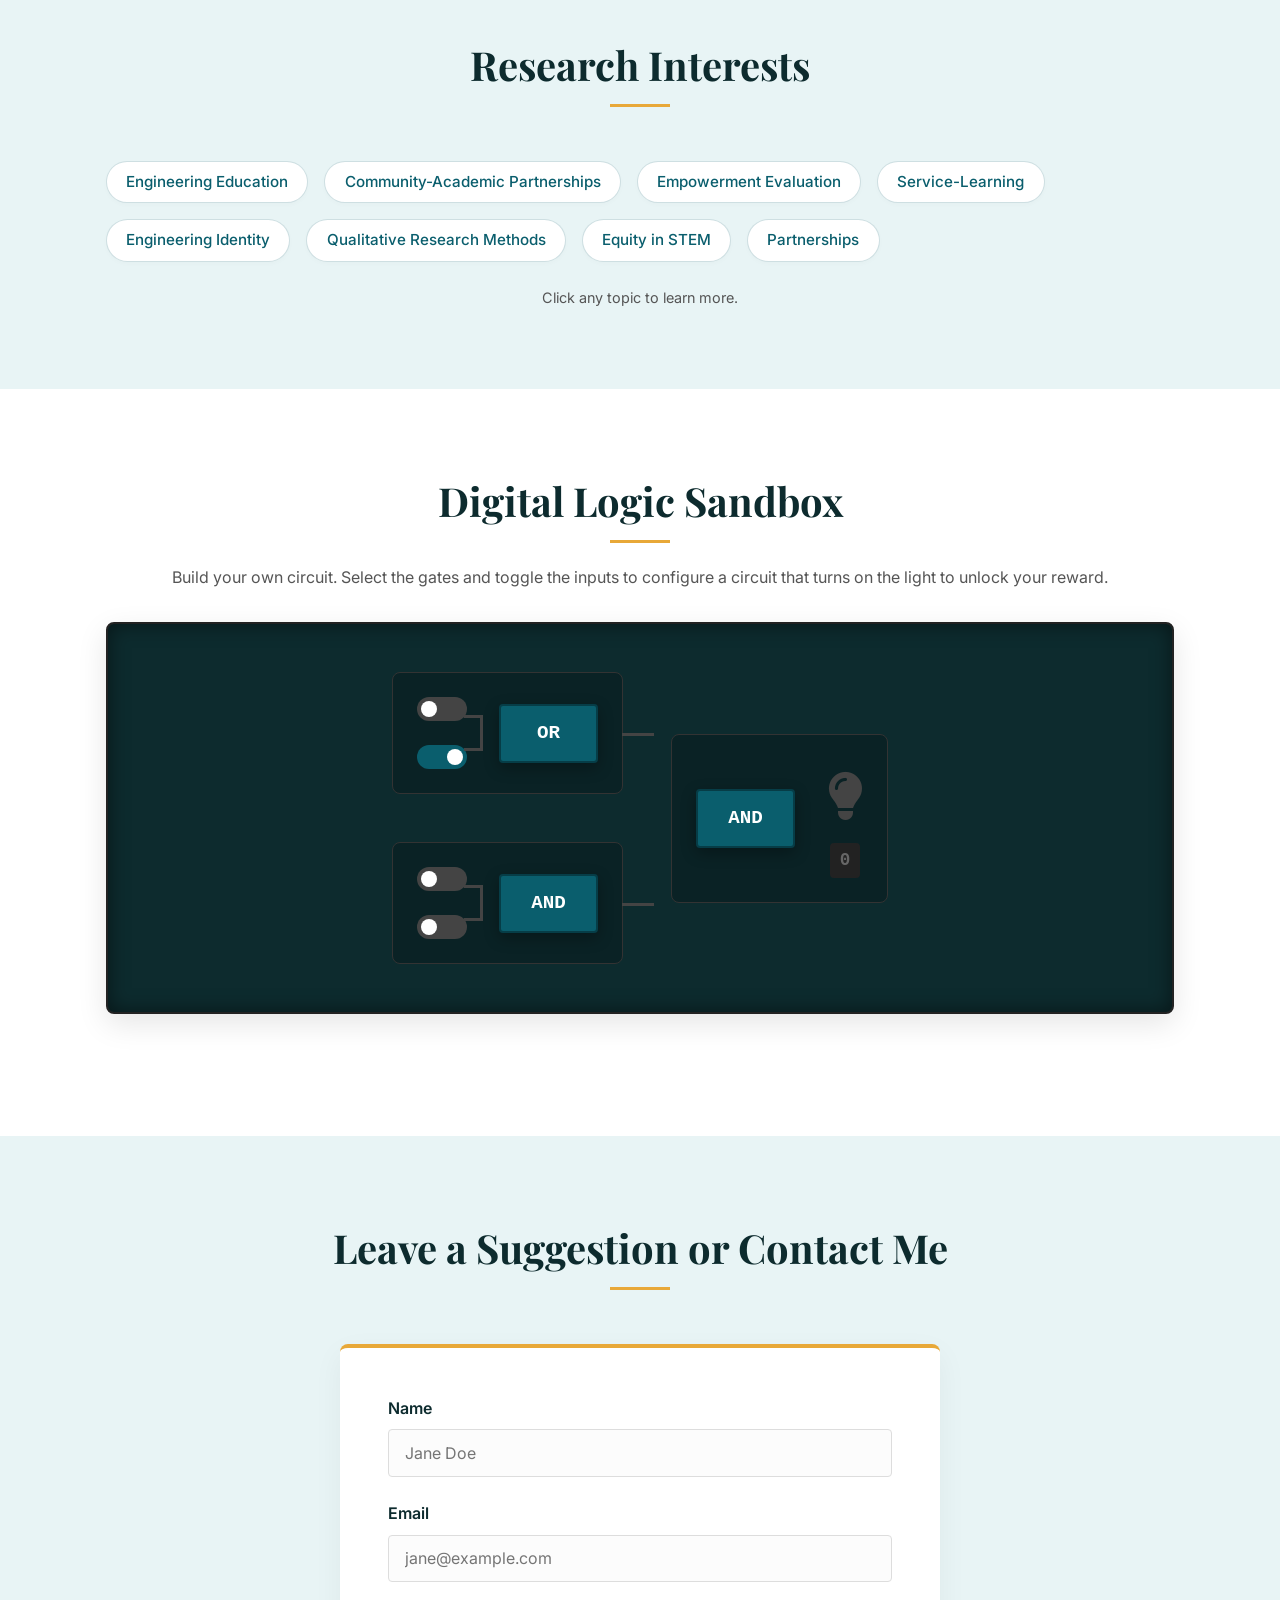
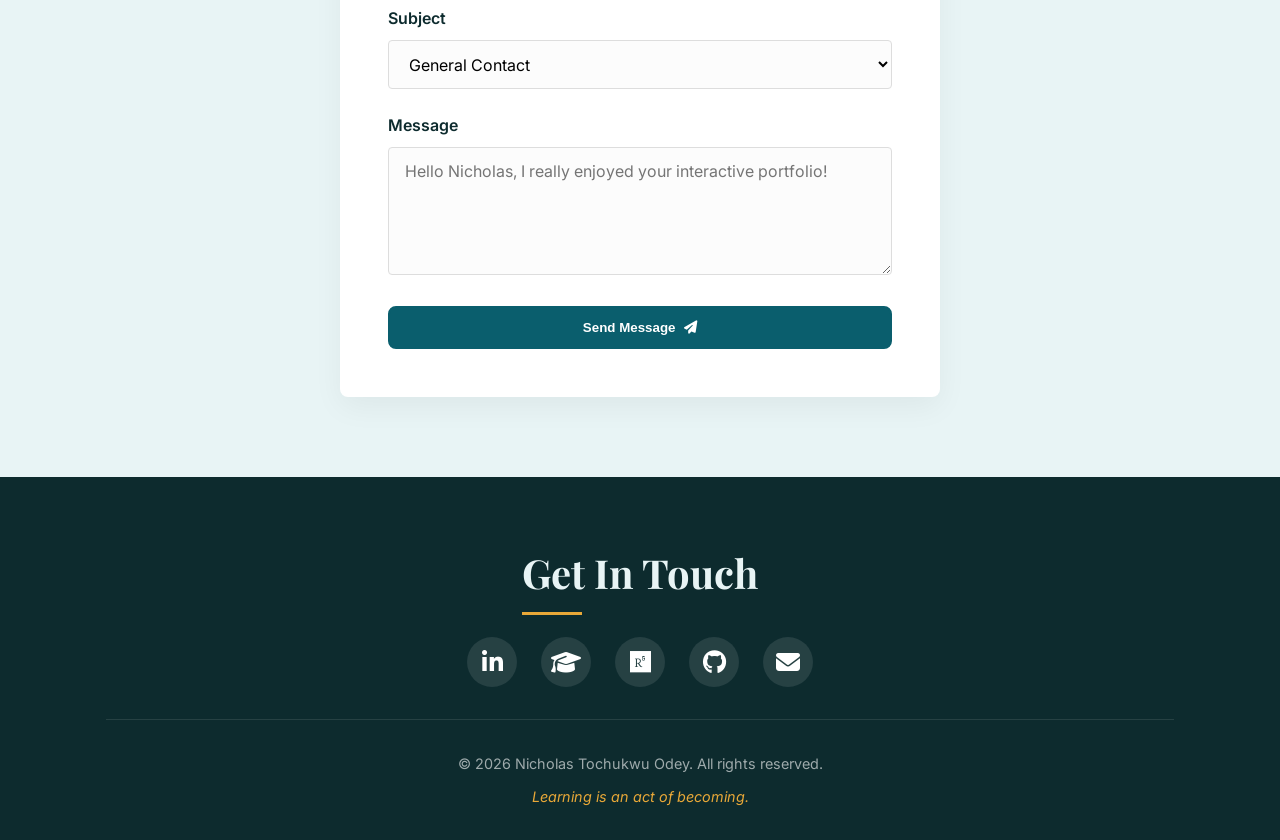
==== commit 80e2bb92: "feat: implement site-wide styling and carousel functionality for portfolio pages" ====
--- a/index.html
+++ b/index.html
@@ -1,21 +1,25 @@
 <!DOCTYPE html>
 <html lang="en">
+
 <head>
     <meta charset="UTF-8">
     <meta name="viewport" content="width=device-width, initial-scale=1.0">
     <title>Nicholas Tochukwu Odey | Doctoral Student, Engineering Education</title>
-    
+
     <!-- Google Fonts -->
     <link rel="preconnect" href="https://fonts.googleapis.com">
     <link rel="preconnect" href="https://fonts.gstatic.com" crossorigin>
-    <link href="https://fonts.googleapis.com/css2?family=Inter:wght@400;500;600&family=Playfair+Display:ital,wght@0,600;0,700;1,600&display=swap" rel="stylesheet">
-    
+    <link
+        href="https://fonts.googleapis.com/css2?family=Inter:wght@400;500;600&family=Playfair+Display:ital,wght@0,600;0,700;1,600&display=swap"
+        rel="stylesheet">
+
     <!-- Font Awesome -->
     <link rel="stylesheet" href="https://cdnjs.cloudflare.com/ajax/libs/font-awesome/6.4.0/css/all.min.css">
-    
+
     <!-- Custom CSS -->
     <link rel="stylesheet" href="assets/css/style.css">
 </head>
+
 <body>
     <!-- Gamification HUD -->
     <div id="player-hud" class="player-hud">
@@ -30,7 +34,7 @@
 
     <!-- Toast Notifications -->
     <div id="toast-container" class="toast-container"></div>
-    
+
     <!-- Modal Dialog -->
     <div id="research-modal" class="modal">
         <div class="modal-content">
@@ -48,7 +52,6 @@
             <ul class="nav-links">
                 <li><a href="index.html" class="active">Home</a></li>
                 <li><a href="egs6055.html">Teaching Portfolio</a></li>
-                <li><a href="#projects">Projects</a></li>
                 <li><a href="#contact">Contact</a></li>
             </ul>
         </div>
@@ -60,14 +63,19 @@
             <div class="hero-content">
                 <div class="hero-text reveal">
                     <h1 class="hero-title">Nicholas Tochukwu Odey</h1>
-                    <h2 class="hero-subtitle">Doctoral Student, Engineering Education | Florida International University</h2>
+                    <h2 class="hero-subtitle">Doctoral Student, Engineering and Computing Education
+                    </h2>
                     <p class="hero-tagline">"Learning is an act of becoming."</p>
                     <a href="#about" class="btn btn-xp-trigger">About Me</a>
-                    <a href="egs6055.html" class="btn btn-outline btn-xp-trigger" style="margin-left: 10px;">Teaching Portfolio</a>
-                    <a href="assets/docs/cv.pdf" id="cv-vault-btn" class="btn btn-outline locked-vault" style="margin-left: 10px;" target="_blank"><i class="fas fa-lock" id="cv-lock-icon" style="margin-right: 5px;"></i> CV Locked</a>
+                    <a href="egs6055.html" class="btn btn-outline btn-xp-trigger" style="margin-left: 10px;">Teaching
+                        Portfolio</a>
+                    <a href="assets/docs/cv.pdf" id="cv-vault-btn" class="btn btn-outline locked-vault"
+                        style="margin-left: 10px;" target="_blank"><i class="fas fa-lock" id="cv-lock-icon"
+                            style="margin-right: 5px;"></i> CV Locked</a>
                 </div>
                 <div class="hero-image-container reveal" style="transition-delay: 0.2s;">
-                    <img src="assets/images/profile.jpg" alt="Nicholas Tochukwu Odey Profile" class="hero-image cv-interaction" onerror="this.style.display='none';">
+                    <img src="assets/images/profile.jpg" alt="Nicholas Tochukwu Odey Profile"
+                        class="hero-image cv-interaction" onerror="this.style.display='none';">
                 </div>
             </div>
         </div>
@@ -79,7 +87,22 @@
             <h2 class="section-title reveal">About Me</h2>
             <div style="display: flex; justify-content: center;">
                 <p class="about-text reveal text-muted" style="transition-delay: 0.2s;">
-                    I am a doctoral student in Engineering Education at FIU, working under Dr. David Delaine in the iCBL Lab. My dissertation centers on the FORGE Reciprocal Partnership model, which applies Fetterman's Empowerment Evaluation to community-academic partnerships as developmental contexts for engineering professional formation. I have a background in electronics, embedded systems, and IoT development, and have been tutoring since 2016. I organized a Secondary School Girls Robotics Summer Camp that became a formative experience shaping my equity-centered teaching philosophy.
+                    I am a doctoral student in Engineering Education at Florida International University, where my
+                    research
+                    sits at the intersection of community engagement, equity, and how engineers come to understand their
+                    professional identity and responsibility. I am particularly interested in how partnerships between
+                    universities, industries, and communities can be designed not just for access, but for genuine
+                    reciprocity - where both sides grow, contribute, and are transformed by the relationship.
+                    <br><br>
+                    My background spans electronics, embedded systems, and IoT development, and I have been tutoring and
+                    mentoring students since 2016. One of the experiences that shaped my teaching philosophy most
+                    was organizing a Secondary School Girls Robotics Summer Camp - a program that pushed me to think
+                    seriously about belonging, scaffolding, and what it means to create learning environments where
+                    students who have been historically excluded can thrive and lead.
+                    <br><br>
+                    Outside of research, I am a soccer fan (A Manchester united fan.. Go Red Devils!), a music lover,
+                    and someone who believes that the best
+                    ideas often emerge at the edges - where disciplines, cultures, and communities meet.
                 </p>
             </div>
         </div>
@@ -90,58 +113,78 @@
         <div class="container text-center">
             <h2 class="section-title reveal">Research Interests</h2>
             <div class="tags-container reveal" style="transition-delay: 0.2s;">
-                <span class="tag tag-interactive btn-xp-trigger" data-title="Engineering Education" data-definition="The study of how engineering is taught, learned, and practiced, aiming to improve pedagogical methods and curriculum design in STEM.">Engineering Education</span>
-                <span class="tag tag-interactive btn-xp-trigger" data-title="Community-Academic Partnerships" data-definition="Reciprocal relationships between academic institutions and local communities focused on co-creating knowledge and addressing community needs.">Community-Academic Partnerships</span>
-                <span class="tag tag-interactive btn-xp-trigger" data-title="Empowerment Evaluation" data-definition="An evaluation approach designed to help communities monitor and evaluate their own performance, fostering self-determination.">Empowerment Evaluation</span>
-                <span class="tag tag-interactive btn-xp-trigger" data-title="Service-Learning" data-definition="An educational approach that combines learning objectives with community service to provide a pragmatic, progressive learning experience.">Service-Learning</span>
-                <span class="tag tag-interactive btn-xp-trigger" data-title="Engineering Identity" data-definition="How students and professionals see themselves and are seen by others as 'engineers', which is crucial for retention and equity in the field.">Engineering Identity</span>
-                <span class="tag tag-interactive btn-xp-trigger" data-title="Qualitative Research Methods" data-definition="Research methods reliant on non-numerical data like text and interviews, emphasizing lived experiences and meaning-making.">Qualitative Research Methods</span>
-                <span class="tag tag-interactive btn-xp-trigger" data-title="Equity in STEM" data-definition="Actively identifying and dismantling systemic barriers to ensure fair access and participation in science, technology, engineering, and math for all individuals.">Equity in STEM</span>
+                <span class="tag tag-interactive btn-xp-trigger" data-title="Engineering Education"
+                    data-definition="The study of how engineering is taught, learned, and practiced, aiming to improve pedagogical methods and curriculum design in STEM.">Engineering
+                    Education</span>
+                <span class="tag tag-interactive btn-xp-trigger" data-title="Community-Academic Partnerships"
+                    data-definition="Reciprocal relationships between academic institutions and local communities focused on co-creating knowledge and addressing community needs.">Community-Academic
+                    Partnerships</span>
+                <span class="tag tag-interactive btn-xp-trigger" data-title="Empowerment Evaluation"
+                    data-definition="An evaluation approach designed to help communities monitor and evaluate their own performance, fostering self-determination.">Empowerment
+                    Evaluation</span>
+                <span class="tag tag-interactive btn-xp-trigger" data-title="Service-Learning"
+                    data-definition="An educational approach that combines learning objectives with community service to provide a pragmatic, progressive learning experience.">Service-Learning</span>
+                <span class="tag tag-interactive btn-xp-trigger" data-title="Engineering Identity"
+                    data-definition="How students and professionals see themselves and are seen by others as 'engineers', which is crucial for retention and equity in the field.">Engineering
+                    Identity</span>
+                <span class="tag tag-interactive btn-xp-trigger" data-title="Qualitative Research Methods"
+                    data-definition="Research methods reliant on non-numerical data like text and interviews, emphasizing lived experiences and meaning-making.">Qualitative
+                    Research Methods</span>
+                <span class="tag tag-interactive btn-xp-trigger" data-title="Equity in STEM"
+                    data-definition="Actively identifying and dismantling systemic barriers to ensure fair access and participation in science, technology, engineering, and math for all individuals.">Equity
+                    in STEM</span>
+                <span class="tag tag-interactive btn-xp-trigger" data-title="Partnerships"
+                    data-definition="Collaborative relationships designed to foster mutual growth, shared resources, and reciprocal value across differing entities or communities.">Partnerships</span>
             </div>
             <p class="text-muted" style="margin-top: 1.5rem; font-size: 0.9rem;">Click any topic to learn more.</p>
         </div>
     </section>
 
-    <!-- Current Projects -->
+    <!-- Current Projects (Hidden for now)
     <section id="projects" class="section section-alt">
         <div class="container">
             <div class="text-center">
                 <h2 class="section-title reveal">Current Projects</h2>
             </div>
             <div class="cards-grid">
-                <!-- Project 1 -->
                 <div class="card reveal" style="transition-delay: 0.2s;">
                     <div class="card-body">
                         <h3 class="card-title">FORGE Dissertation</h3>
-                        <p class="text-muted">Developing a reciprocal partnership model using Empowerment Evaluation as a framework for engineering professional formation.</p>
-                    </div>
-                </div>
-                
-                <!-- Project 2 -->
+                        <p class="text-muted">Developing a reciprocal partnership model using Empowerment Evaluation as
+                            a framework for engineering professional formation.</p>
+                    </div>
+                </div>
+
                 <div class="card reveal" style="transition-delay: 0.4s;">
                     <div class="card-body">
                         <h3 class="card-title">NSF CAREER Project</h3>
-                        <p class="text-muted">Collaborative qualitative coding research examining Assumptions of Service-Learning, Approaches, Positionality, and Critical Reflexivity across faculty interviews.</p>
-                    </div>
-                </div>
-            </div>
-        </div>
-    </section>
+                        <p class="text-muted">Collaborative qualitative coding research examining Assumptions of
+                            Service-Learning, Approaches, Positionality, and Critical Reflexivity across faculty
+                            interviews.</p>
+                    </div>
+                </div>
+            </div>
+        </div>
+    </section>
+    -->
 
     <!-- Digital Logic Sandbox -->
-    <section id="fun-lab" class="section">
+    <section id="fun-lab" class="section section-alt">
         <div class="container text-center">
             <h2 class="section-title reveal">Digital Logic Sandbox</h2>
-            <p class="reveal text-muted" style="margin-bottom: 2rem;">Build your own circuit. Select the gates and toggle the inputs to configure a circuit that turns on the light to unlock your reward.</p>
-            
+            <p class="reveal text-muted" style="margin-bottom: 2rem;">Build your own circuit. Select the gates and
+                toggle the inputs to configure a circuit that turns on the light to unlock your reward.</p>
+
             <div class="lab-container sandbox-container reveal">
                 <div class="circuit-board-sandbox">
                     <!-- Layer 1 -->
                     <div class="sandbox-layer">
                         <div class="sandbox-group">
                             <div class="sandbox-inputs">
-                                <label class="switch"><input type="checkbox" class="sb-input" id="sb-in1"><span class="slider round"></span></label>
-                                <label class="switch"><input type="checkbox" class="sb-input" id="sb-in2" checked><span class="slider round"></span></label>
+                                <label class="switch"><input type="checkbox" class="sb-input" id="sb-in1"><span
+                                        class="slider round"></span></label>
+                                <label class="switch"><input type="checkbox" class="sb-input" id="sb-in2" checked><span
+                                        class="slider round"></span></label>
                             </div>
                             <div class="sandbox-gate">
                                 <select id="sb-gateA" class="gate-selector">
@@ -155,8 +198,10 @@
                         </div>
                         <div class="sandbox-group">
                             <div class="sandbox-inputs">
-                                <label class="switch"><input type="checkbox" class="sb-input" id="sb-in3"><span class="slider round"></span></label>
-                                <label class="switch"><input type="checkbox" class="sb-input" id="sb-in4"><span class="slider round"></span></label>
+                                <label class="switch"><input type="checkbox" class="sb-input" id="sb-in3"><span
+                                        class="slider round"></span></label>
+                                <label class="switch"><input type="checkbox" class="sb-input" id="sb-in4"><span
+                                        class="slider round"></span></label>
                             </div>
                             <div class="sandbox-gate">
                                 <select id="sb-gateB" class="gate-selector">
@@ -190,30 +235,32 @@
                     </div>
                 </div>
             </div>
-            <p id="sb-success" class="text-muted" style="margin-top: 1rem; opacity: 0; transition: opacity 0.3s; color: var(--clr-accent); font-weight: bold;">Circuit active! Vault unlocked.</p>
+            <p id="sb-success" class="text-muted"
+                style="margin-top: 1rem; opacity: 0; transition: opacity 0.3s; color: var(--clr-accent); font-weight: bold;">
+                Circuit active! Vault unlocked.</p>
         </div>
     </section>
 
     <!-- Contact / Suggestion Form -->
-    <section id="contact-form" class="section section-alt">
+    <section id="contact-form" class="section">
         <div class="container">
             <div class="text-center">
                 <h2 class="section-title reveal">Leave a Suggestion or Contact Me</h2>
             </div>
-            
+
             <div class="form-container reveal" style="max-width: 600px; margin: 0 auto; margin-top: 2rem;">
                 <!-- Replace the action URL with your actual Formspree endpoint -->
-                <form action="https://formspree.io/f/your_formspree_id_here" method="POST" class="contact-form">
+                <form action="https://formspree.io/f/mlgabwkp" method="POST" class="contact-form">
                     <div class="form-group">
                         <label for="name">Name</label>
                         <input type="text" id="name" name="name" required placeholder="Jane Doe">
                     </div>
-                    
+
                     <div class="form-group">
                         <label for="email">Email</label>
                         <input type="email" id="email" name="email" required placeholder="jane@example.com">
                     </div>
-                    
+
                     <div class="form-group">
                         <label for="subject">Subject</label>
                         <select id="subject" name="subject">
@@ -222,13 +269,15 @@
                             <option value="Suggestion">Website Suggestion / Feedback</option>
                         </select>
                     </div>
-                    
+
                     <div class="form-group">
                         <label for="message">Message</label>
-                        <textarea id="message" name="message" rows="5" required placeholder="Hello Nicholas, I really enjoyed your interactive portfolio!"></textarea>
-                    </div>
-                    
-                    <button type="submit" class="btn" style="width: 100%;">Send Message <i class="fas fa-paper-plane" style="margin-left: 5px;"></i></button>
+                        <textarea id="message" name="message" rows="5" required
+                            placeholder="Hello Nicholas, I really enjoyed your interactive portfolio!"></textarea>
+                    </div>
+
+                    <button type="submit" class="btn" style="width: 100%;">Send Message <i class="fas fa-paper-plane"
+                            style="margin-left: 5px;"></i></button>
                 </form>
             </div>
         </div>
@@ -239,15 +288,19 @@
         <div class="container">
             <h2 class="section-title reveal" style="color: var(--clr-light); margin-bottom: 2rem;">Get In Touch</h2>
             <div class="social-links reveal" style="transition-delay: 0.2s;">
-                <a href="#" aria-label="LinkedIn"><i class="fab fa-linkedin-in"></i></a>
-                <a href="#" aria-label="Google Scholar"><i class="fas fa-graduation-cap"></i></a>
-                <a href="#" aria-label="ResearchGate"><i class="fab fa-researchgate"></i></a>
-                <a href="#" aria-label="GitHub"><i class="fab fa-github"></i></a>
-                <a href="#" aria-label="Email"><i class="fas fa-envelope"></i></a>
+                <a href="https://www.linkedin.com/in/nicholas-tochukwu-odey?utm_source=share_via&utm_content=profile&utm_medium=member_android"
+                    aria-label="LinkedIn"><i class="fab fa-linkedin-in"></i></a>
+                <a href="https://scholar.google.com/citations?user=7wbqkl0AAAAJ&hl=en" aria-label="Google Scholar"><i
+                        class="fas fa-graduation-cap"></i></a>
+                <a href="https://www.researchgate.net/profile/Nicholas-Odey?_tp=eyJjb250ZXh0Ijp7InBhZ2UiOiJwcm9maWxlIiwicHJldmlvdXNQYWdlIjoicHJvZmlsZSJ9fQ"
+                    aria-label="ResearchGate"><i class="fab fa-researchgate"></i></a>
+                <a href="https://github.com/nicholasotamendi" aria-label="GitHub"><i class="fab fa-github"></i></a>
+                <a href="mailto:nodey001@fiu.edu" aria-label="Email"><i class="fas fa-envelope"></i></a>
             </div>
             <div class="footer-copy reveal" style="transition-delay: 0.4s;">
-                <p>&copy; 2026 Nicholas Tochukwu Odey. All rights reserved. | Florida International University</p>
-                <p style="margin-top: 10px; font-style: italic; color: var(--clr-accent);">Learning is an act of becoming.</p>
+                <p>&copy; 2026 Nicholas Tochukwu Odey. All rights reserved.</p>
+                <p style="margin-top: 10px; font-style: italic; color: var(--clr-accent);">Learning is an act of
+                    becoming.</p>
             </div>
         </div>
     </footer>
@@ -257,4 +310,5 @@
     <script src="assets/js/main.js?v=3"></script>
     <script src="assets/js/game.js?v=3"></script>
 </body>
-</html>
+
+</html>
--- a/assets/css/style.css
+++ b/assets/css/style.css
@@ -1,17 +1,21 @@
 :root {
     /* Color Palette */
-    --clr-primary: #0A5E6D; /* Deep teal */
-    --clr-accent: #E8A838; /* Warm gold */
-    --clr-dark: #0D2B2E; /* Dark teal/navy */
-    --clr-light: #E8F4F5; /* Light ice/teal */
+    --clr-primary: #0A5E6D;
+    /* Deep teal */
+    --clr-accent: #E8A838;
+    /* Warm gold */
+    --clr-dark: #0D2B2E;
+    /* Dark teal/navy */
+    --clr-light: #E8F4F5;
+    /* Light ice/teal */
     --clr-white: #FFFFFF;
     --clr-text-main: #333333;
     --clr-text-muted: #555555;
-    
+
     /* Typography */
     --font-heading: 'Playfair Display', serif;
     --font-body: 'Inter', sans-serif;
-    
+
     /* Layout */
     --max-width: 1100px;
     --border-radius: 8px;
@@ -38,7 +42,12 @@
     overflow-x: hidden;
 }
 
-h1, h2, h3, h4, h5, h6 {
+h1,
+h2,
+h3,
+h4,
+h5,
+h6 {
     font-family: var(--font-heading);
     color: var(--clr-dark);
     margin-bottom: 1rem;
@@ -132,7 +141,7 @@
 /* Navigation */
 .navbar {
     background-color: var(--clr-white);
-    box-shadow: 0 2px 10px rgba(0,0,0,0.05);
+    box-shadow: 0 2px 10px rgba(0, 0, 0, 0.05);
     position: sticky;
     top: 0;
     z-index: 1000;
@@ -193,7 +202,7 @@
 /* Hero Section */
 .hero {
     padding: 6rem 0;
-    background: linear-gradient(135deg, var(--clr-light) 0%, rgba(255,255,255,0.8) 100%);
+    background: linear-gradient(135deg, var(--clr-light) 0%, rgba(255, 255, 255, 0.8) 100%);
     min-height: 80vh;
     display: flex;
     align-items: center;
@@ -293,7 +302,7 @@
     font-size: 0.95rem;
     font-weight: 500;
     border: 1px solid rgba(10, 94, 109, 0.2);
-    box-shadow: 0 2px 5px rgba(0,0,0,0.02);
+    box-shadow: 0 2px 5px rgba(0, 0, 0, 0.02);
     transition: var(--transition);
 }
 
@@ -316,7 +325,7 @@
     background-color: var(--clr-white);
     border-radius: var(--border-radius);
     padding: 2.5rem 2rem;
-    box-shadow: 0 10px 30px rgba(0,0,0,0.05);
+    box-shadow: 0 10px 30px rgba(0, 0, 0, 0.05);
     transition: var(--transition);
     border-top: 4px solid var(--clr-primary);
     height: 100%;
@@ -326,7 +335,7 @@
 
 .card:hover {
     transform: translateY(-10px);
-    box-shadow: 0 15px 40px rgba(0,0,0,0.08);
+    box-shadow: 0 15px 40px rgba(0, 0, 0, 0.08);
 }
 
 .card-title {
@@ -370,7 +379,7 @@
     background-color: var(--clr-white);
     padding: 4rem;
     border-radius: var(--border-radius);
-    box-shadow: 0 10px 40px rgba(0,0,0,0.05);
+    box-shadow: 0 10px 40px rgba(0, 0, 0, 0.05);
     margin-bottom: 4rem;
     border-left: 5px solid var(--clr-accent);
 }
@@ -383,12 +392,34 @@
     margin-bottom: 2rem;
 }
 
-/* Teaching Demo Slides Grid */
-.slides-grid {
-    display: grid;
-    grid-template-columns: repeat(auto-fill, minmax(200px, 1fr));
-    gap: 1.5rem;
-    margin: 2rem 0;
+/* Teaching Demo Slides Container */
+.carousel-container {
+    position: relative;
+    max-width: 800px;
+    margin: 2rem auto;
+}
+
+.carousel-track-container {
+    background: var(--clr-white);
+    position: relative;
+    height: 450px;
+    overflow: hidden;
+    border-radius: var(--border-radius);
+    box-shadow: 0 10px 30px rgba(0, 0, 0, 0.05);
+}
+
+.carousel-track {
+    display: flex;
+    padding: 0;
+    margin: 0;
+    list-style: none;
+    height: 100%;
+    transition: transform 0.4s ease-in-out;
+}
+
+.carousel-slide {
+    flex: 0 0 100%;
+    height: 100%;
 }
 
 .slide-thumbnail {
@@ -405,9 +436,72 @@
     transition: var(--transition);
 }
 
-.slide-thumbnail:hover {
-    transform: scale(1.05);
-    box-shadow: 0 5px 15px rgba(0,0,0,0.1);
+/* Override for carousel slides specifically */
+.carousel-slide .slide-thumbnail {
+    width: 100%;
+    height: 100%;
+    aspect-ratio: auto;
+    font-size: 2rem;
+    border-radius: 0;
+    border: none;
+}
+
+.carousel-button {
+    position: absolute;
+    top: 50%;
+    transform: translateY(-50%);
+    background: var(--clr-primary);
+    border: 0;
+    border-radius: 50%;
+    cursor: pointer;
+    width: 40px;
+    height: 40px;
+    color: var(--clr-white);
+    display: flex;
+    justify-content: center;
+    align-items: center;
+    z-index: 10;
+    box-shadow: 0 4px 10px rgba(0, 0, 0, 0.2);
+    transition: var(--transition);
+}
+
+.carousel-button:hover {
+    background: var(--clr-dark);
+}
+
+.carousel-button--left {
+    left: -20px;
+}
+
+.carousel-button--right {
+    right: -20px;
+}
+
+.carousel-button.is-hidden {
+    opacity: 0;
+    pointer-events: none;
+}
+
+.carousel-nav {
+    display: flex;
+    justify-content: center;
+    padding: 1rem 0;
+    gap: 10px;
+}
+
+.carousel-indicator {
+    border: 0;
+    border-radius: 50%;
+    width: 12px;
+    height: 12px;
+    background: rgba(10, 94, 109, 0.3);
+    cursor: pointer;
+    transition: var(--transition);
+}
+
+.carousel-indicator.current-indicator {
+    background: var(--clr-primary);
+    transform: scale(1.2);
 }
 
 /* Reflection Box */
@@ -423,7 +517,8 @@
     content: '"';
     font-family: var(--font-heading);
     font-size: 6rem;
-    color: rgba(232, 168, 56, 0.3); /* Accent color transparent */
+    color: rgba(232, 168, 56, 0.3);
+    /* Accent color transparent */
     position: absolute;
     top: -10px;
     left: 20px;
@@ -460,7 +555,7 @@
     justify-content: center;
     width: 50px;
     height: 50px;
-    background-color: rgba(255,255,255,0.1);
+    background-color: rgba(255, 255, 255, 0.1);
     color: var(--clr-white);
     border-radius: 50%;
     font-size: 1.5rem;
@@ -473,9 +568,9 @@
 }
 
 .footer-copy {
-    border-top: 1px solid rgba(255,255,255,0.1);
+    border-top: 1px solid rgba(255, 255, 255, 0.1);
     padding-top: 2rem;
-    color: rgba(255,255,255,0.6);
+    color: rgba(255, 255, 255, 0.6);
     font-size: 0.9rem;
 }
 
@@ -484,7 +579,7 @@
     background-color: var(--clr-white);
     padding: 3rem;
     border-radius: var(--border-radius);
-    box-shadow: 0 10px 30px rgba(0,0,0,0.05);
+    box-shadow: 0 10px 30px rgba(0, 0, 0, 0.05);
     border-top: 4px solid var(--clr-accent);
 }
 
@@ -530,7 +625,7 @@
     top: 0;
     width: 100%;
     height: 100%;
-    background-color: rgba(0,0,0,0.5);
+    background-color: rgba(0, 0, 0, 0.5);
     backdrop-filter: blur(4px);
     opacity: 0;
     transition: opacity 0.3s ease;
@@ -551,7 +646,7 @@
     width: 90%;
     position: relative;
     border-top: 5px solid var(--clr-primary);
-    box-shadow: 0 15px 40px rgba(0,0,0,0.2);
+    box-shadow: 0 15px 40px rgba(0, 0, 0, 0.2);
     transform: translateY(20px);
     transition: transform 0.3s ease;
 }
@@ -585,7 +680,7 @@
     background-color: var(--clr-dark);
     padding: 3rem;
     border-radius: var(--border-radius);
-    box-shadow: inset 0 0 20px rgba(0,0,0,0.5), 0 10px 30px rgba(0,0,0,0.1);
+    box-shadow: inset 0 0 20px rgba(0, 0, 0, 0.5), 0 10px 30px rgba(0, 0, 0, 0.1);
     border: 2px solid #222;
     overflow-x: auto;
 }
@@ -610,7 +705,7 @@
     display: flex;
     align-items: center;
     gap: 2rem;
-    background: rgba(0,0,0,0.2);
+    background: rgba(0, 0, 0, 0.2);
     padding: 1.5rem;
     border-radius: var(--border-radius);
     border: 1px solid #333;
@@ -668,7 +763,7 @@
     font-size: 1.2rem;
     cursor: pointer;
     outline: none;
-    box-shadow: 0 5px 15px rgba(0,0,0,0.3);
+    box-shadow: 0 5px 15px rgba(0, 0, 0, 0.3);
     appearance: none;
     text-align: center;
 }
@@ -713,50 +808,58 @@
 
 /* Toggle Switch CSS */
 .switch {
-  position: relative;
-  display: inline-block;
-  width: 50px;
-  height: 24px;
-}
-.switch input { 
-  opacity: 0;
-  width: 0;
-  height: 0;
-}
+    position: relative;
+    display: inline-block;
+    width: 50px;
+    height: 24px;
+}
+
+.switch input {
+    opacity: 0;
+    width: 0;
+    height: 0;
+}
+
 .slider {
-  position: absolute;
-  cursor: pointer;
-  top: 0;
-  left: 0;
-  right: 0;
-  bottom: 0;
-  background-color: #444;
-  transition: .4s;
-}
+    position: absolute;
+    cursor: pointer;
+    top: 0;
+    left: 0;
+    right: 0;
+    bottom: 0;
+    background-color: #444;
+    transition: .4s;
+}
+
 .slider:before {
-  position: absolute;
-  content: "";
-  height: 16px;
-  width: 16px;
-  left: 4px;
-  bottom: 4px;
-  background-color: white;
-  transition: .4s;
-}
-input:checked + .slider {
-  background-color: var(--clr-primary);
-}
-input:focus + .slider {
-  box-shadow: 0 0 1px var(--clr-primary);
-}
-input:checked + .slider:before {
-  transform: translateX(26px);
-}
+    position: absolute;
+    content: "";
+    height: 16px;
+    width: 16px;
+    left: 4px;
+    bottom: 4px;
+    background-color: white;
+    transition: .4s;
+}
+
+input:checked+.slider {
+    background-color: var(--clr-primary);
+}
+
+input:focus+.slider {
+    box-shadow: 0 0 1px var(--clr-primary);
+}
+
+input:checked+.slider:before {
+    transform: translateX(26px);
+}
+
 .slider.round {
-  border-radius: 24px;
-}
+    border-radius: 24px;
+}
+
 .slider.round:before {
-  border-radius: 50%;
+    border-radius: 50%;
 }
 
 
@@ -772,7 +875,7 @@
     border-radius: 8px;
     border: 1px solid var(--clr-primary);
     z-index: 1000;
-    box-shadow: 0 5px 15px rgba(0,0,0,0.2);
+    box-shadow: 0 5px 15px rgba(0, 0, 0, 0.2);
     min-width: 200px;
     pointer-events: none;
     transition: transform 0.3s ease;
@@ -783,9 +886,19 @@
 }
 
 @keyframes pulseXP {
-    0% { transform: scale(1); }
-    50% { transform: scale(1.1); box-shadow: 0 0 20px var(--clr-accent); border-color: var(--clr-accent); }
-    100% { transform: scale(1); }
+    0% {
+        transform: scale(1);
+    }
+
+    50% {
+        transform: scale(1.1);
+        box-shadow: 0 0 20px var(--clr-accent);
+        border-color: var(--clr-accent);
+    }
+
+    100% {
+        transform: scale(1);
+    }
 }
 
 .hud-info {
@@ -832,7 +945,7 @@
     color: var(--clr-dark);
     padding: 15px 20px;
     border-radius: 8px;
-    box-shadow: 0 10px 30px rgba(0,0,0,0.15);
+    box-shadow: 0 10px 30px rgba(0, 0, 0, 0.15);
     border-left: 5px solid var(--clr-accent);
     display: flex;
     align-items: center;
@@ -875,9 +988,11 @@
 .locked-vault::after {
     content: '';
     position: absolute;
-    top: 0; left: -100%;
-    width: 50%; height: 100%;
-    background: linear-gradient(90deg, transparent, rgba(255,255,255,0.2), transparent);
+    top: 0;
+    left: -100%;
+    width: 50%;
+    height: 100%;
+    background: linear-gradient(90deg, transparent, rgba(255, 255, 255, 0.2), transparent);
     animation: shine 3s infinite linear;
 }
 
@@ -891,9 +1006,17 @@
 }
 
 @keyframes shine {
-    0% { left: -100%; }
-    20% { left: 200%; }
-    100% { left: 200%; }
+    0% {
+        left: -100%;
+    }
+
+    20% {
+        left: 200%;
+    }
+
+    100% {
+        left: 200%;
+    }
 }
 
 
@@ -917,25 +1040,26 @@
         text-align: center;
         gap: 2rem;
     }
-    
+
     .hero-image {
         width: 250px;
         height: 250px;
     }
-    
+
     .text-center .section-title::after {
         left: 50%;
     }
-    
+
     .section-title::after {
         left: 50%;
         transform: translateX(-50%);
     }
-    
-    .about-text, .section-title {
+
+    .about-text,
+    .section-title {
         text-align: center;
     }
-    
+
     .tags-container {
         justify-content: center;
     }
@@ -951,36 +1075,38 @@
         background-color: var(--clr-white);
         flex-direction: column;
         padding: 1rem 0;
-        box-shadow: 0 10px 10px rgba(0,0,0,0.05);
+        box-shadow: 0 10px 10px rgba(0, 0, 0, 0.05);
         gap: 0;
     }
-    
+
     .nav-links.show {
         display: flex;
     }
-    
+
     .nav-links li {
         text-align: center;
     }
-    
+
     .nav-links a {
         display: block;
         padding: 1rem;
     }
-    
+
     .mobile-menu-btn {
         display: block;
     }
-    
+
     .hero-title {
         font-size: 2.5rem;
     }
-    
-    .hero-tagline, .page-header .framing-statement, .reflection-text {
+
+    .hero-tagline,
+    .page-header .framing-statement,
+    .reflection-text {
         font-size: 1.25rem;
     }
-    
+
     .theory-section {
         padding: 2rem;
     }
-}
+}
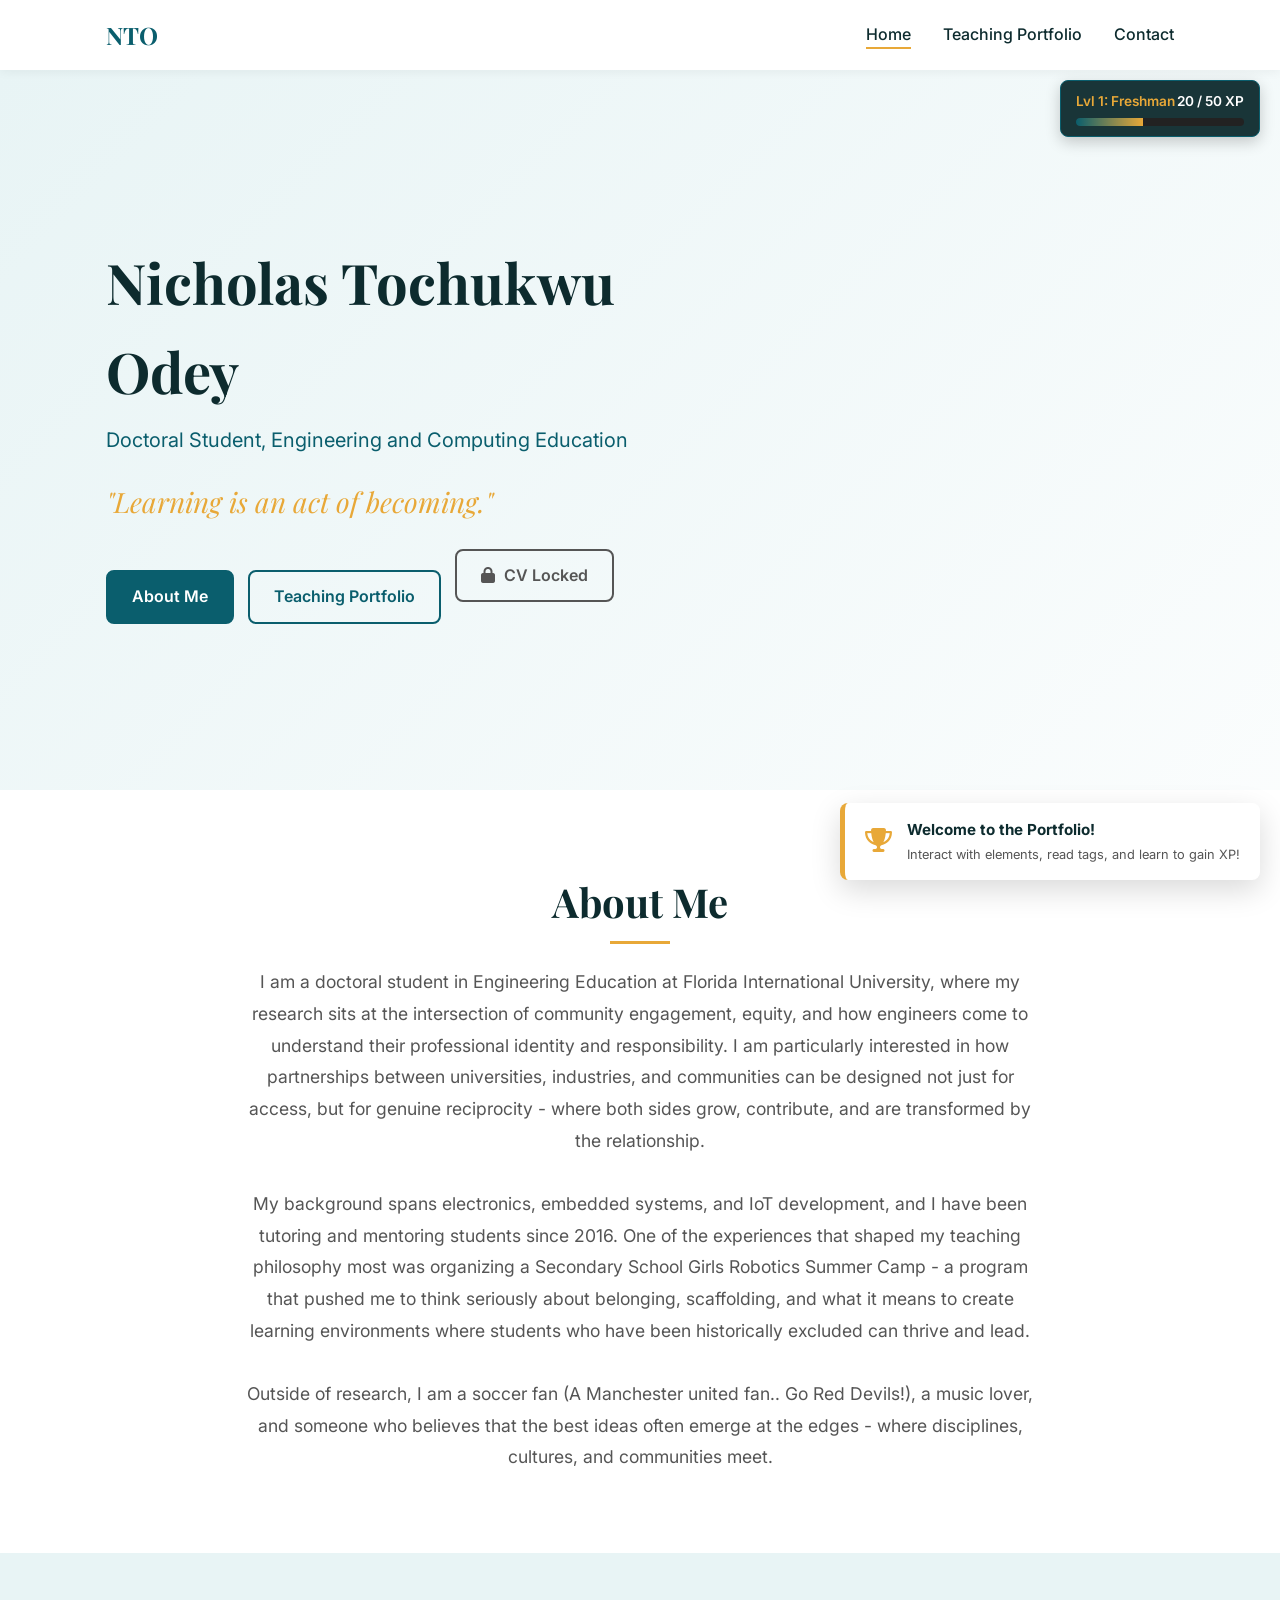
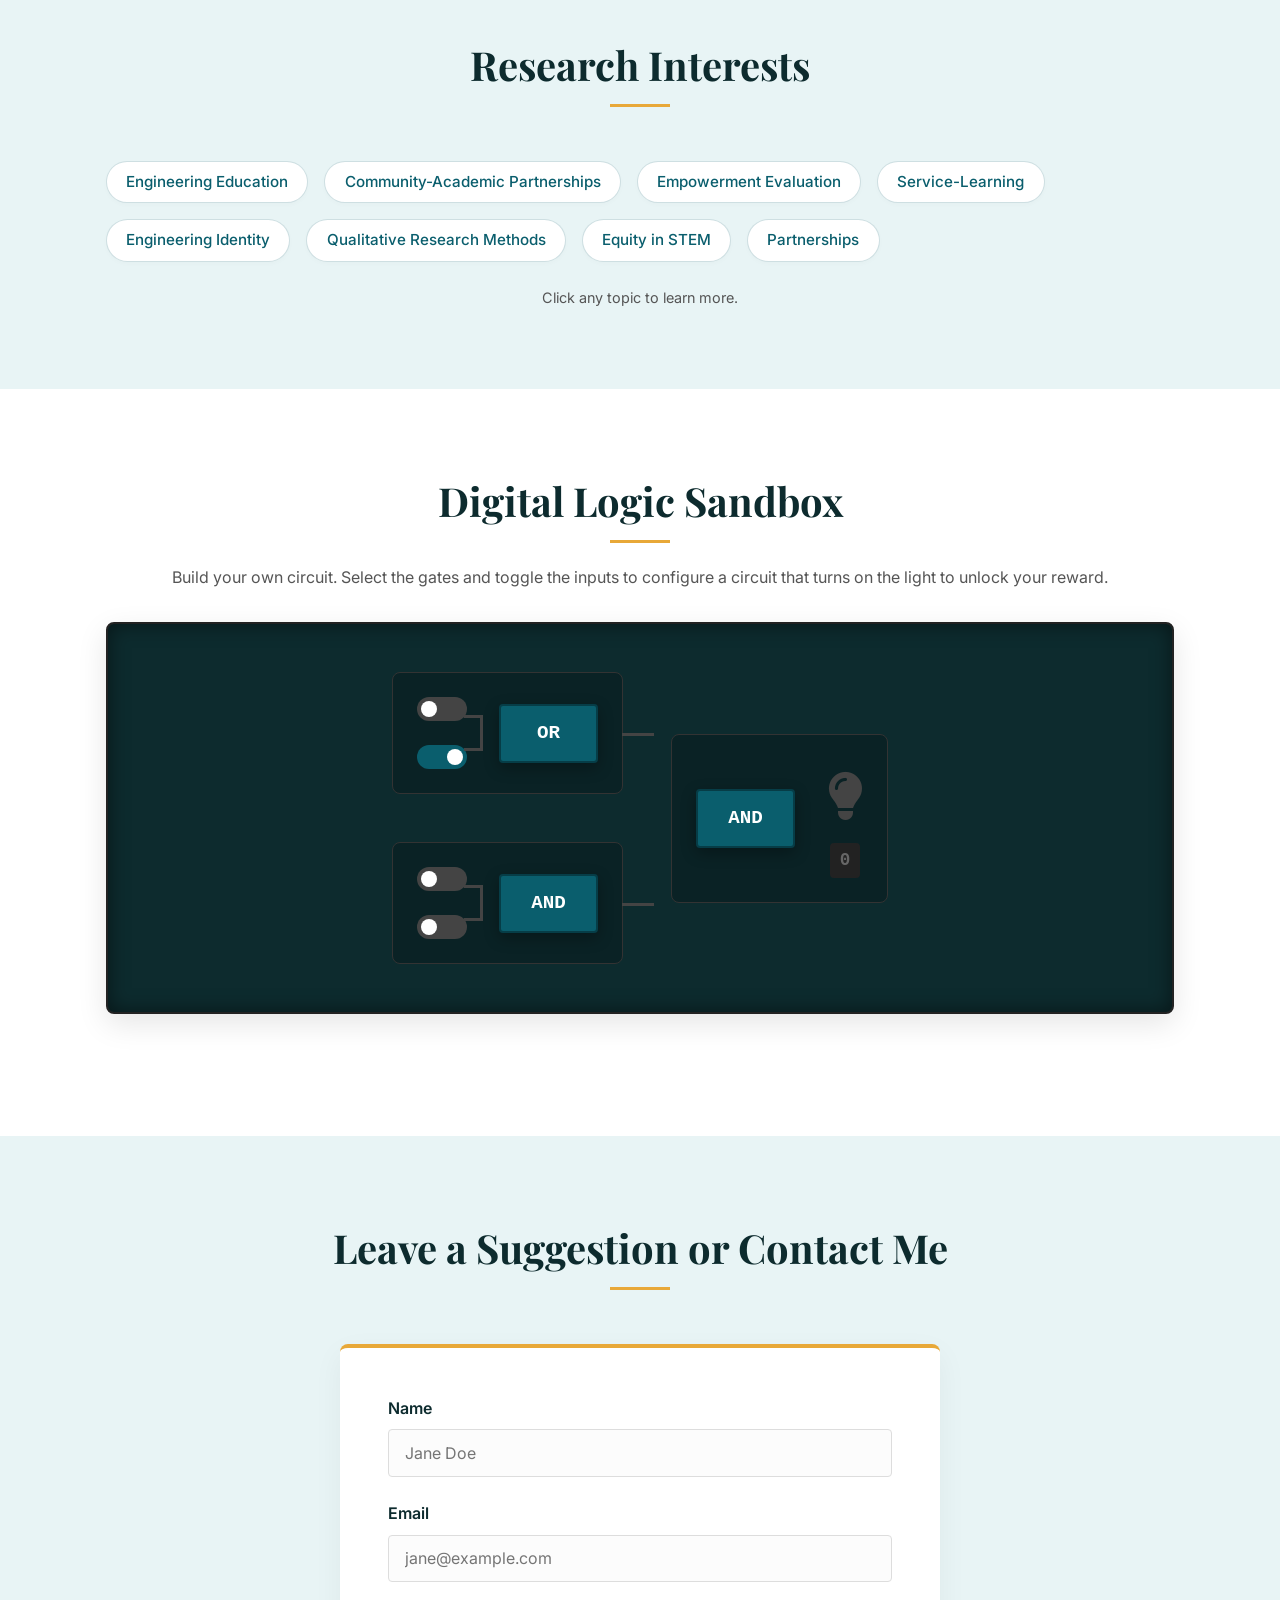
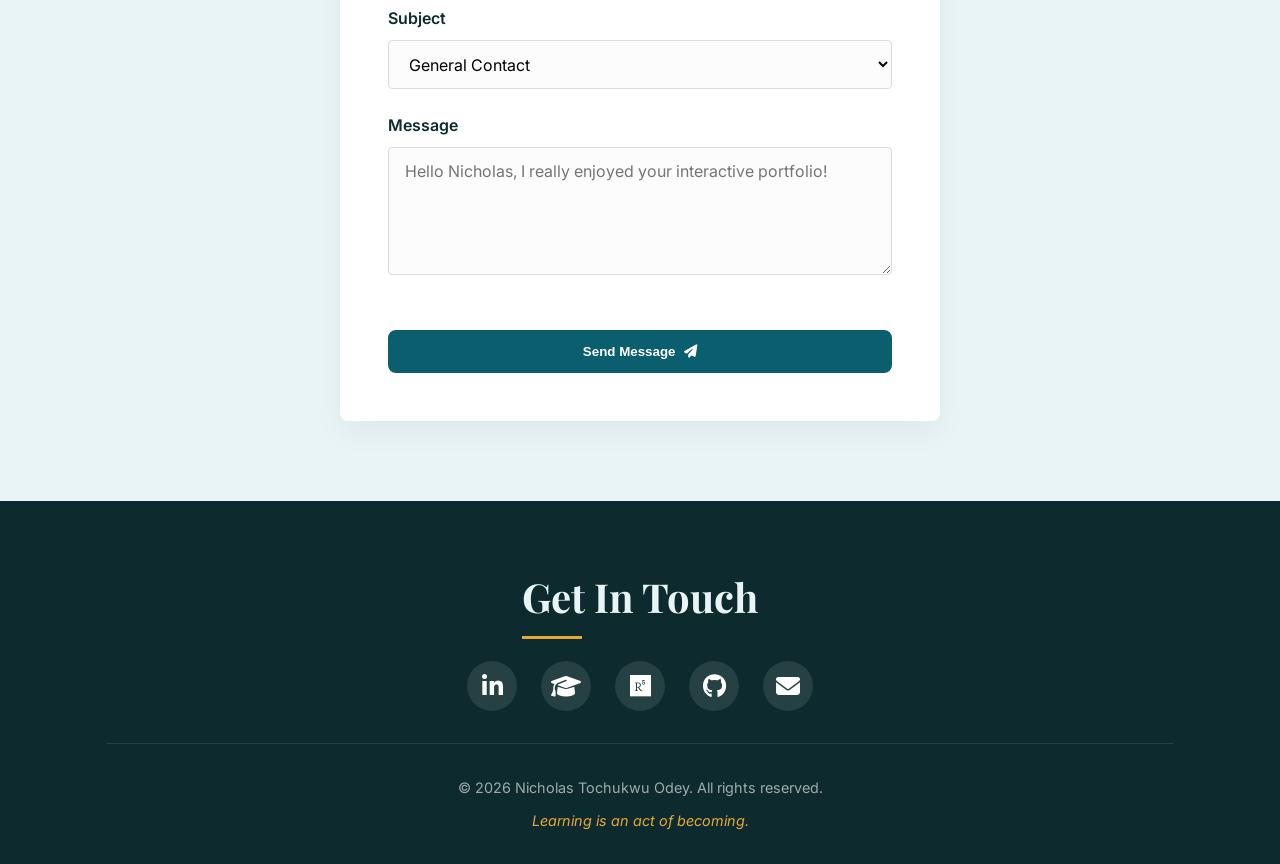
==== commit a0069982: "Added captcha for form security" ====
--- a/index.html
+++ b/index.html
@@ -18,6 +18,9 @@
 
     <!-- Custom CSS -->
     <link rel="stylesheet" href="assets/css/style.css">
+
+    <!-- reCAPTCHA -->
+    <script src="https://www.google.com/recaptcha/api.js" async defer></script>
 </head>
 
 <body>
@@ -69,9 +72,10 @@
                     <a href="#about" class="btn btn-xp-trigger">About Me</a>
                     <a href="egs6055.html" class="btn btn-outline btn-xp-trigger" style="margin-left: 10px;">Teaching
                         Portfolio</a>
-                    <a href="assets/docs/cv.pdf" id="cv-vault-btn" class="btn btn-outline locked-vault"
-                        style="margin-left: 10px;" target="_blank"><i class="fas fa-lock" id="cv-lock-icon"
-                            style="margin-right: 5px;"></i> CV Locked</a>
+                    <a href="https://drive.google.com/file/d/1cw--U2W5wQ_a1JlZCJOlBrPqQaZEEPfx/view?usp=sharing"
+                        id="cv-vault-btn" class="btn btn-outline locked-vault" style="margin-left: 10px;"
+                        target="_blank"><i class="fas fa-lock" id="cv-lock-icon" style="margin-right: 5px;"></i> CV
+                        Locked</a>
                 </div>
                 <div class="hero-image-container reveal" style="transition-delay: 0.2s;">
                     <img src="assets/images/profile.jpg" alt="Nicholas Tochukwu Odey Profile"
@@ -276,6 +280,11 @@
                             placeholder="Hello Nicholas, I really enjoyed your interactive portfolio!"></textarea>
                     </div>
 
+                    <!-- Google reCAPTCHA widget -->
+                    <div class="form-group" style="display: flex; justify-content: center; margin-bottom: 1.5rem;">
+                        <div class="g-recaptcha" data-sitekey="6LcNJ70sAAAAADNMRHsi7vOaAFJPKs4nOB2d9Kfl"></div>
+                    </div>
+
                     <button type="submit" class="btn" style="width: 100%;">Send Message <i class="fas fa-paper-plane"
                             style="margin-left: 5px;"></i></button>
                 </form>
